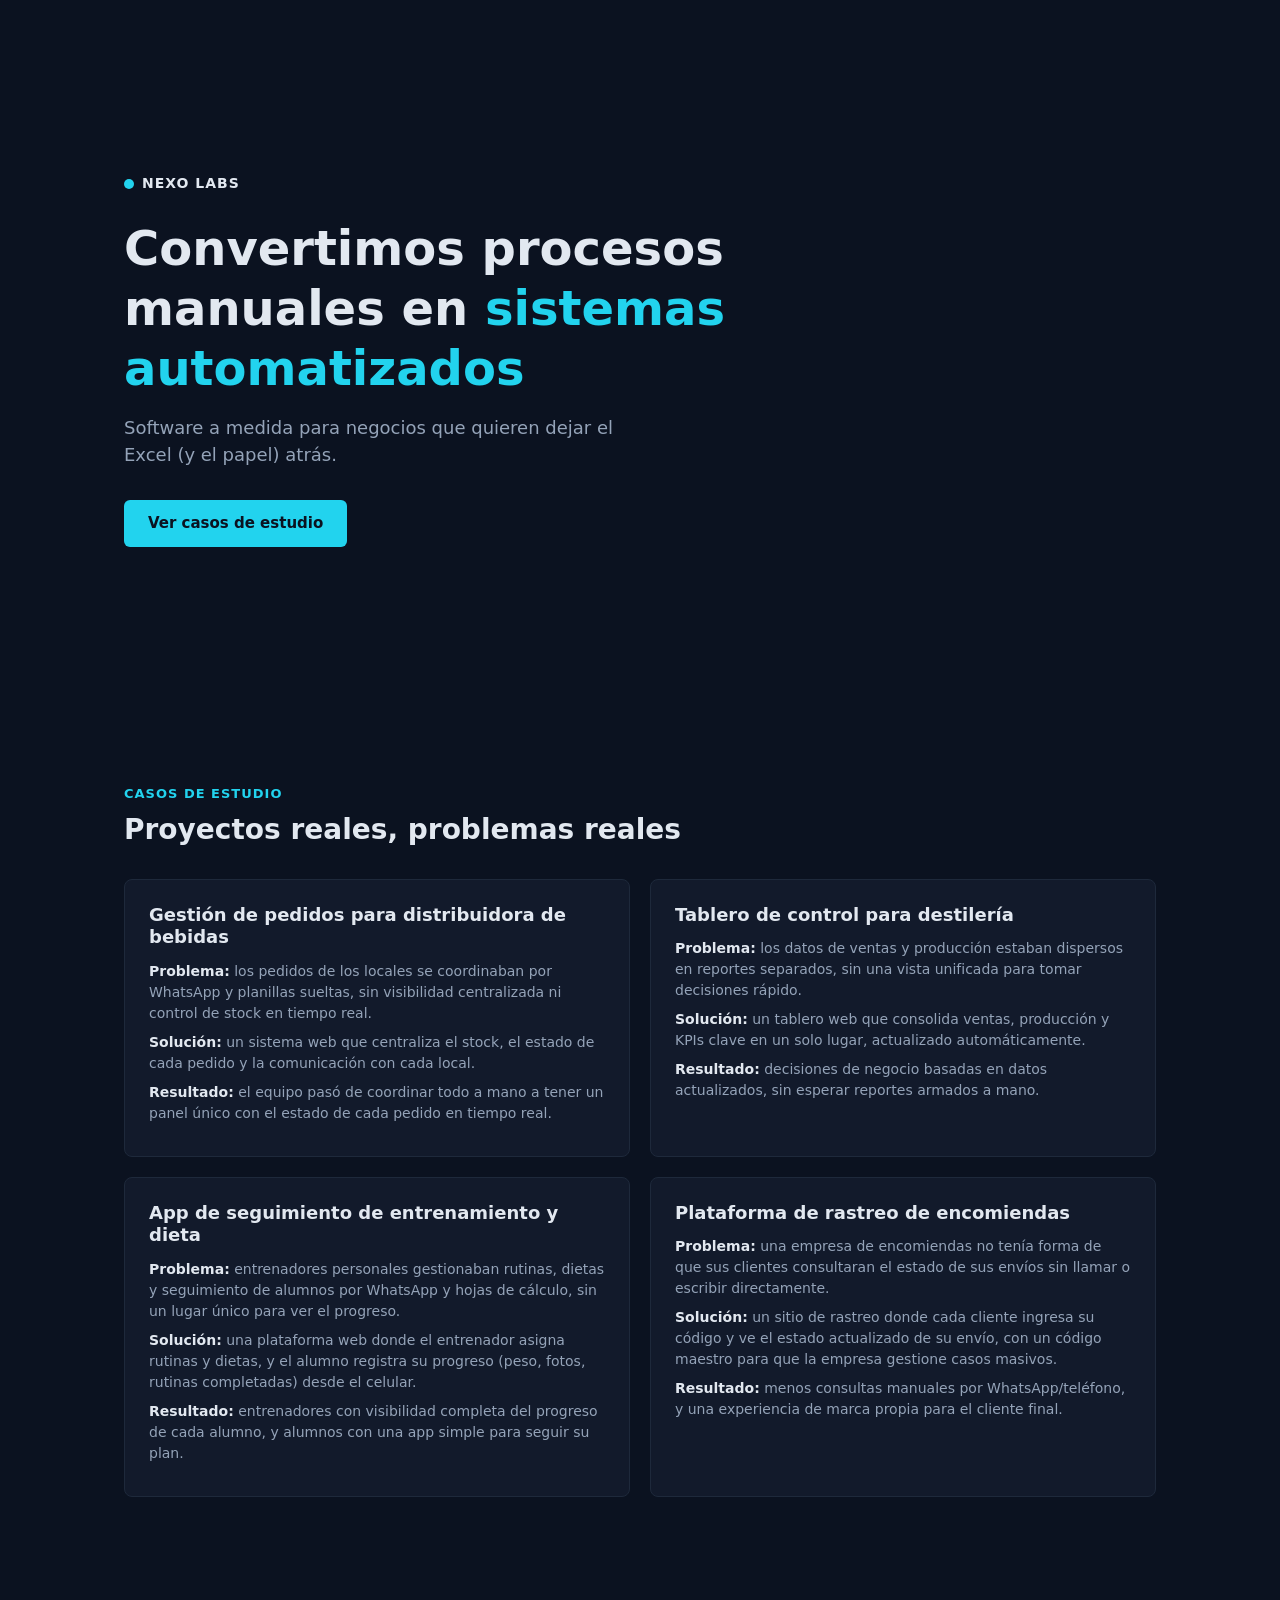
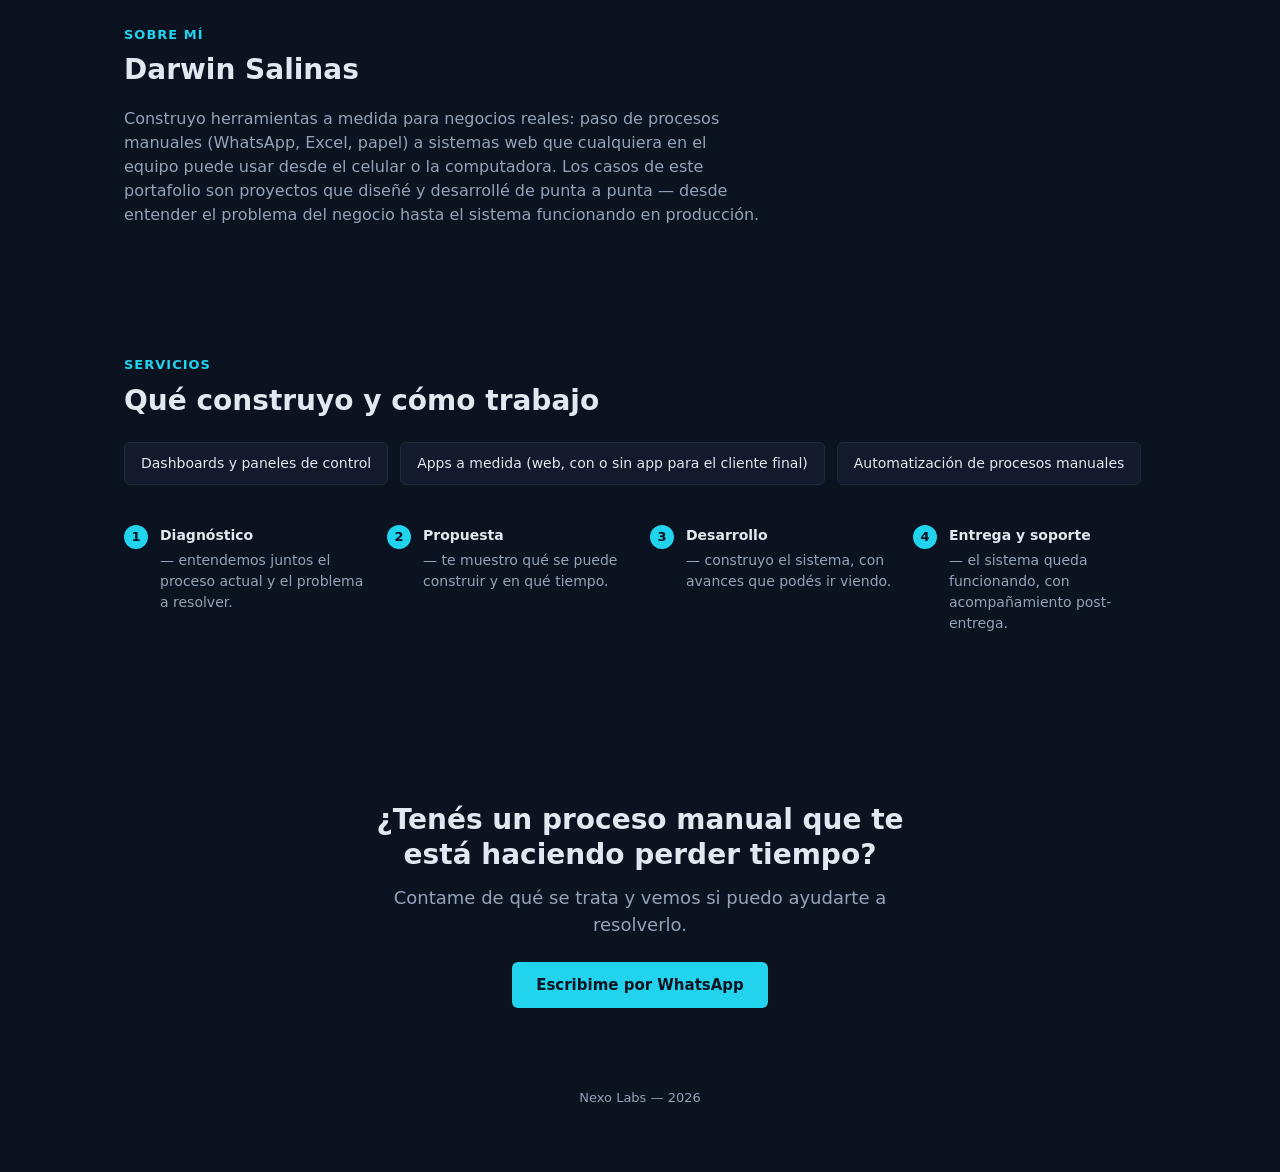
==== index.html @ 1961eeec "feat: sección de contacto con CTA de WhatsApp" ====
<!DOCTYPE html>
<html lang="es">
<head>
  <meta charset="UTF-8">
  <meta name="viewport" content="width=device-width, initial-scale=1.0">
  <title>Nexo Labs — Software a medida para tu negocio</title>
  <meta name="description" content="Convertimos procesos manuales en sistemas automatizados. Software a medida: dashboards, apps y automatización para tu negocio.">
  <link rel="stylesheet" href="css/styles.css">
</head>
<body>
  <section id="hero">
    <div class="hero-content">
      <div class="brand">
        <span class="brand-dot"></span>
        <strong>NEXO LABS</strong>
      </div>
      <h1>Convertimos procesos manuales en <span class="accent">sistemas automatizados</span></h1>
      <p class="hero-subtitle">Software a medida para negocios que quieren dejar el Excel (y el papel) atrás.</p>
      <a href="#casos" class="btn">Ver casos de estudio</a>
    </div>
  </section>
  <section id="casos">
    <div class="section-label">Casos de estudio</div>
    <h2>Proyectos reales, problemas reales</h2>
    <div class="cases-grid">

      <article class="case-card">
        <h3>Gestión de pedidos para distribuidora de bebidas</h3>
        <p><strong>Problema:</strong> los pedidos de los locales se coordinaban por WhatsApp y planillas sueltas, sin visibilidad centralizada ni control de stock en tiempo real.</p>
        <p><strong>Solución:</strong> un sistema web que centraliza el stock, el estado de cada pedido y la comunicación con cada local.</p>
        <p><strong>Resultado:</strong> el equipo pasó de coordinar todo a mano a tener un panel único con el estado de cada pedido en tiempo real.</p>
      </article>

      <article class="case-card">
        <h3>Tablero de control para destilería</h3>
        <p><strong>Problema:</strong> los datos de ventas y producción estaban dispersos en reportes separados, sin una vista unificada para tomar decisiones rápido.</p>
        <p><strong>Solución:</strong> un tablero web que consolida ventas, producción y KPIs clave en un solo lugar, actualizado automáticamente.</p>
        <p><strong>Resultado:</strong> decisiones de negocio basadas en datos actualizados, sin esperar reportes armados a mano.</p>
      </article>

      <article class="case-card">
        <h3>App de seguimiento de entrenamiento y dieta</h3>
        <p><strong>Problema:</strong> entrenadores personales gestionaban rutinas, dietas y seguimiento de alumnos por WhatsApp y hojas de cálculo, sin un lugar único para ver el progreso.</p>
        <p><strong>Solución:</strong> una plataforma web donde el entrenador asigna rutinas y dietas, y el alumno registra su progreso (peso, fotos, rutinas completadas) desde el celular.</p>
        <p><strong>Resultado:</strong> entrenadores con visibilidad completa del progreso de cada alumno, y alumnos con una app simple para seguir su plan.</p>
      </article>

      <article class="case-card">
        <h3>Plataforma de rastreo de encomiendas</h3>
        <p><strong>Problema:</strong> una empresa de encomiendas no tenía forma de que sus clientes consultaran el estado de sus envíos sin llamar o escribir directamente.</p>
        <p><strong>Solución:</strong> un sitio de rastreo donde cada cliente ingresa su código y ve el estado actualizado de su envío, con un código maestro para que la empresa gestione casos masivos.</p>
        <p><strong>Resultado:</strong> menos consultas manuales por WhatsApp/teléfono, y una experiencia de marca propia para el cliente final.</p>
      </article>

    </div>
  </section>
  <section id="sobre-mi">
    <div class="section-label">Sobre mí</div>
    <h2>Darwin Salinas</h2>
    <p class="about-text">
      Construyo herramientas a medida para negocios reales: paso de procesos manuales
      (WhatsApp, Excel, papel) a sistemas web que cualquiera en el equipo puede usar
      desde el celular o la computadora. Los casos de este portafolio son proyectos
      que diseñé y desarrollé de punta a punta — desde entender el problema del
      negocio hasta el sistema funcionando en producción.
    </p>
  </section>
  <section id="servicios">
    <div class="section-label">Servicios</div>
    <h2>Qué construyo y cómo trabajo</h2>

    <div class="services-list">
      <div class="service-item">Dashboards y paneles de control</div>
      <div class="service-item">Apps a medida (web, con o sin app para el cliente final)</div>
      <div class="service-item">Automatización de procesos manuales</div>
    </div>

    <ol class="process-steps">
      <li><strong>Diagnóstico</strong> — entendemos juntos el proceso actual y el problema a resolver.</li>
      <li><strong>Propuesta</strong> — te muestro qué se puede construir y en qué tiempo.</li>
      <li><strong>Desarrollo</strong> — construyo el sistema, con avances que podés ir viendo.</li>
      <li><strong>Entrega y soporte</strong> — el sistema queda funcionando, con acompañamiento post-entrega.</li>
    </ol>
  </section>
  <section id="contacto">
    <div class="contact-box">
      <h2>¿Tenés un proceso manual que te está haciendo perder tiempo?</h2>
      <p class="hero-subtitle">Contame de qué se trata y vemos si puedo ayudarte a resolverlo.</p>
      <a
        class="btn"
        href="https://wa.me/5491164222658?text=Hola%2C%20vi%20tu%20portafolio%20y%20quiero%20contarte%20sobre%20un%20proyecto"
        target="_blank"
        rel="noopener"
      >Escribime por WhatsApp</a>
    </div>
    <footer>
      <p>Nexo Labs — 2026</p>
    </footer>
  </section>
</body>
</html>
---- css/styles.css ----
:root {
  --bg: #0b1220;
  --bg-card: #121a2b;
  --border: #1e293b;
  --text: #e2e8f0;
  --text-muted: #94a3b8;
  --accent: #22d3ee;
  --accent-text: #0b1220;
  --max-width: 1080px;
}

* {
  margin: 0;
  padding: 0;
  box-sizing: border-box;
}

html {
  scroll-behavior: smooth;
}

body {
  background: var(--bg);
  color: var(--text);
  font-family: system-ui, -apple-system, "Segoe UI", sans-serif;
  line-height: 1.5;
}

section {
  padding: 64px 24px;
  max-width: var(--max-width);
  margin: 0 auto;
}

h1, h2, h3 {
  line-height: 1.25;
}

a {
  color: inherit;
  text-decoration: none;
}

.btn {
  display: inline-block;
  background: var(--accent);
  color: var(--accent-text);
  padding: 12px 24px;
  border-radius: 6px;
  font-weight: 600;
  font-size: 15px;
}

.btn:hover {
  opacity: 0.9;
}

.section-label {
  text-transform: uppercase;
  letter-spacing: 1px;
  font-size: 13px;
  color: var(--accent);
  font-weight: 600;
  margin-bottom: 8px;
}

#hero {
  min-height: 80vh;
  display: flex;
  align-items: center;
}

.brand {
  display: flex;
  align-items: center;
  gap: 8px;
  margin-bottom: 24px;
}

.brand-dot {
  width: 10px;
  height: 10px;
  border-radius: 50%;
  background: var(--accent);
}

.brand strong {
  letter-spacing: 1px;
  font-size: 14px;
}

#hero h1 {
  font-size: clamp(28px, 5vw, 48px);
  font-weight: 700;
  max-width: 720px;
  margin-bottom: 16px;
}

.accent {
  color: var(--accent);
}

.hero-subtitle {
  color: var(--text-muted);
  font-size: 18px;
  max-width: 540px;
  margin-bottom: 32px;
}

#casos h2 {
  font-size: 28px;
  margin-bottom: 32px;
}

.cases-grid {
  display: grid;
  grid-template-columns: repeat(2, 1fr);
  gap: 20px;
}

.case-card {
  background: var(--bg-card);
  border: 1px solid var(--border);
  border-radius: 8px;
  padding: 24px;
}

.case-card h3 {
  font-size: 18px;
  margin-bottom: 12px;
}

.case-card p {
  font-size: 14px;
  color: var(--text-muted);
  margin-bottom: 8px;
}

.case-card p strong {
  color: var(--text);
}

@media (max-width: 720px) {
  .cases-grid {
    grid-template-columns: 1fr;
  }
}

#sobre-mi h2 {
  font-size: 28px;
  margin-bottom: 20px;
}

.about-text {
  color: var(--text-muted);
  font-size: 16px;
  max-width: 640px;
}

#servicios h2 {
  font-size: 28px;
  margin-bottom: 24px;
}

.services-list {
  display: flex;
  flex-wrap: wrap;
  gap: 12px;
  margin-bottom: 40px;
}

.service-item {
  background: var(--bg-card);
  border: 1px solid var(--border);
  border-radius: 6px;
  padding: 10px 16px;
  font-size: 14px;
}

.process-steps {
  list-style: none;
  counter-reset: step;
  display: grid;
  grid-template-columns: repeat(4, 1fr);
  gap: 20px;
}

.process-steps li {
  counter-increment: step;
  position: relative;
  padding-left: 36px;
  font-size: 14px;
  color: var(--text-muted);
}

.process-steps li::before {
  content: counter(step);
  position: absolute;
  left: 0;
  top: 0;
  width: 24px;
  height: 24px;
  border-radius: 50%;
  background: var(--accent);
  color: var(--accent-text);
  font-weight: 700;
  font-size: 13px;
  display: flex;
  align-items: center;
  justify-content: center;
}

.process-steps li strong {
  color: var(--text);
  display: block;
  margin-bottom: 4px;
}

@media (max-width: 720px) {
  .process-steps {
    grid-template-columns: 1fr;
  }
}

.contact-box {
  text-align: center;
  padding: 40px 0;
}

.contact-box h2 {
  font-size: 28px;
  max-width: 600px;
  margin: 0 auto 12px;
}

.contact-box .hero-subtitle {
  margin: 0 auto 24px;
}

footer {
  text-align: center;
  color: var(--text-muted);
  font-size: 13px;
  padding-top: 40px;
}
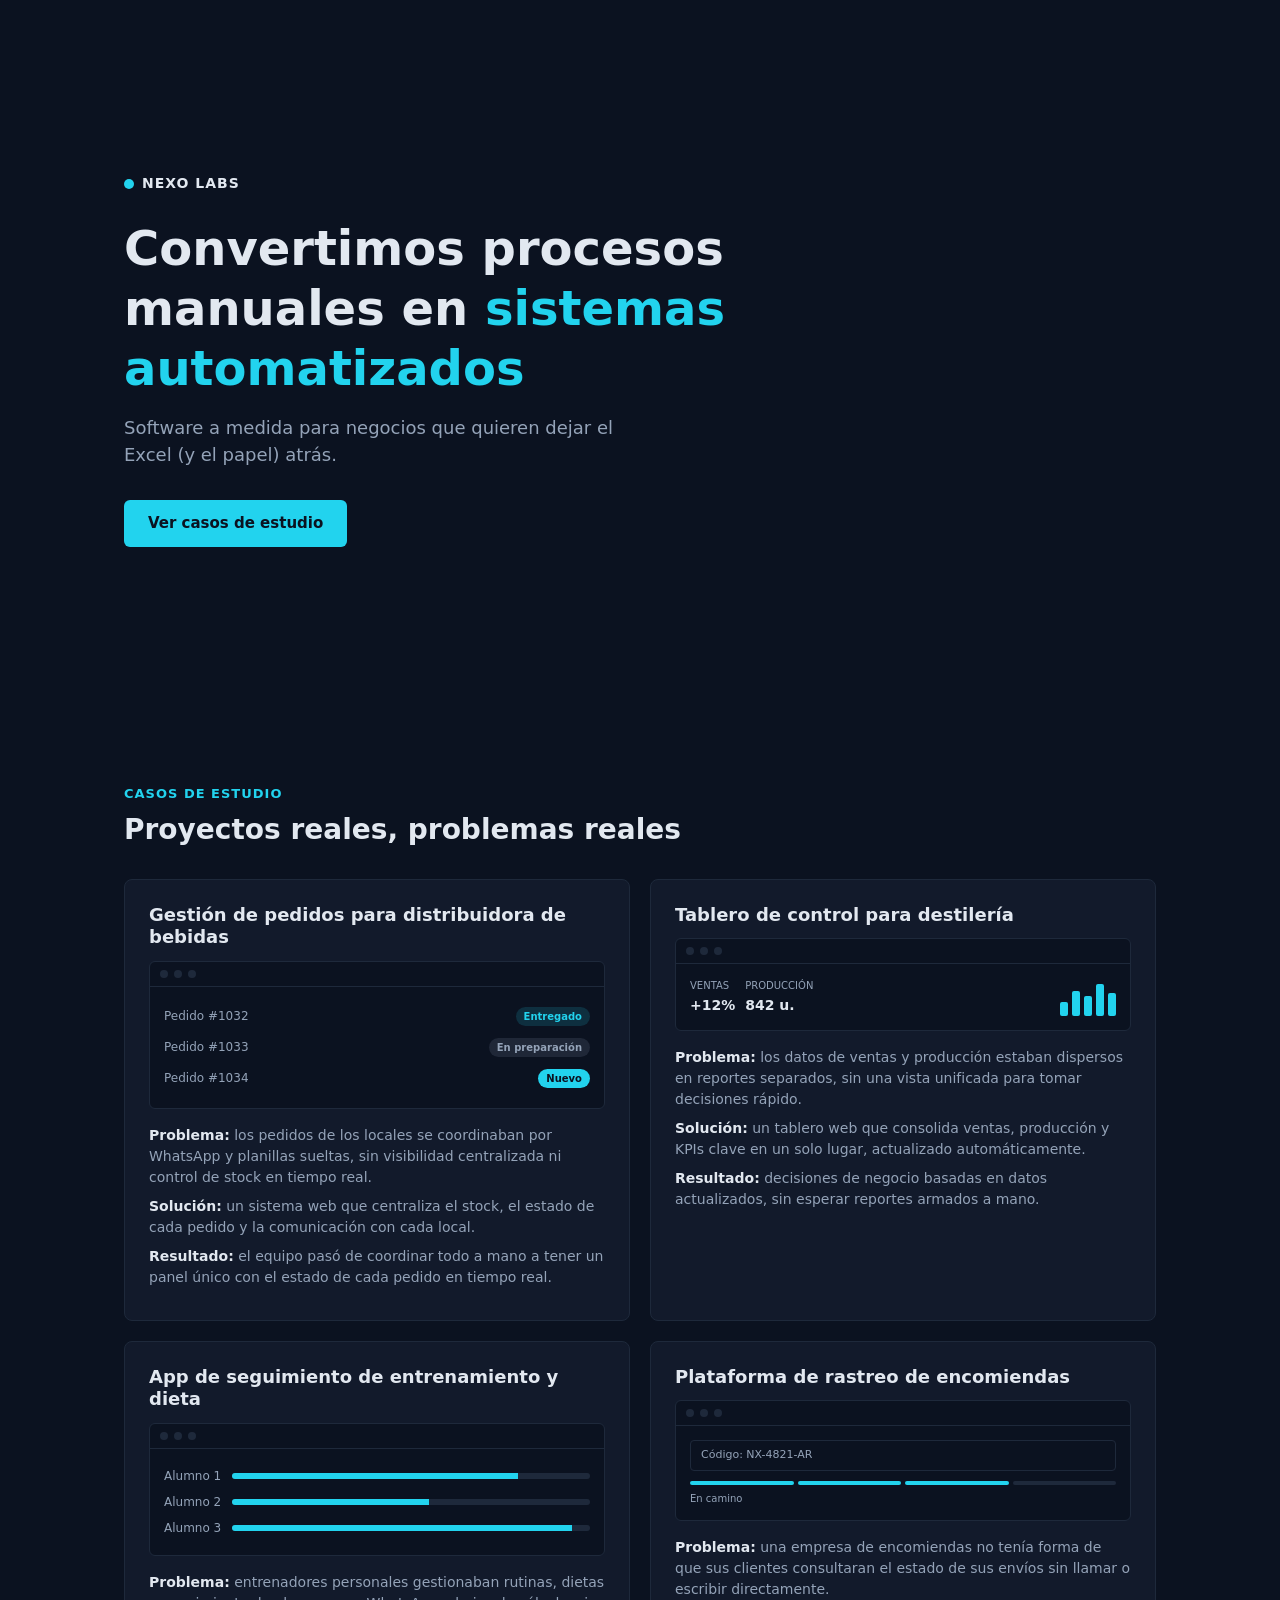
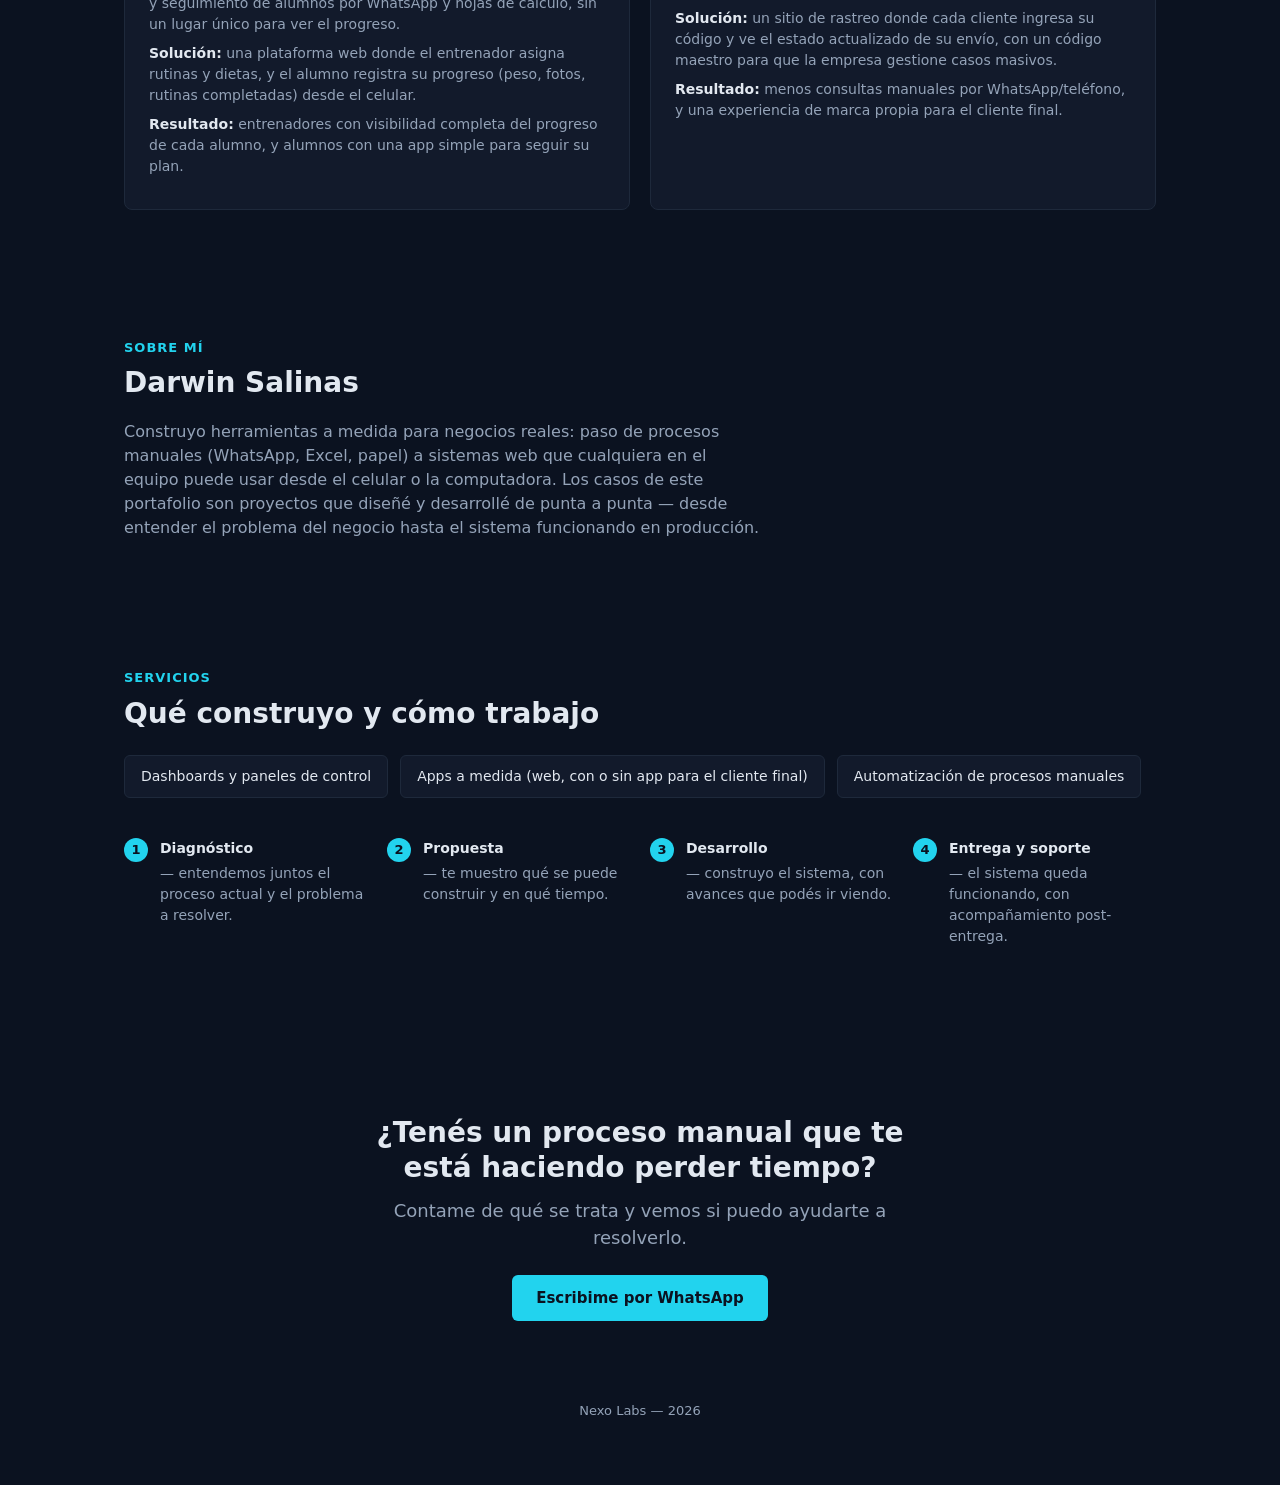
==== commit 5fb7224c: "feat: mockups visuales con datos ficticios en las 4 tarjetas de casos de estudio" ====
--- a/index.html
+++ b/index.html
@@ -26,6 +26,14 @@
 
       <article class="case-card">
         <h3>Gestión de pedidos para distribuidora de bebidas</h3>
+        <div class="mockup-frame">
+          <div class="mockup-dots"><span></span><span></span><span></span></div>
+          <div class="mockup-body mockup-orders">
+            <div class="mockup-row"><span>Pedido #1032</span><span class="mockup-badge badge-ok">Entregado</span></div>
+            <div class="mockup-row"><span>Pedido #1033</span><span class="mockup-badge badge-pending">En preparación</span></div>
+            <div class="mockup-row"><span>Pedido #1034</span><span class="mockup-badge badge-new">Nuevo</span></div>
+          </div>
+        </div>
         <p><strong>Problema:</strong> los pedidos de los locales se coordinaban por WhatsApp y planillas sueltas, sin visibilidad centralizada ni control de stock en tiempo real.</p>
         <p><strong>Solución:</strong> un sistema web que centraliza el stock, el estado de cada pedido y la comunicación con cada local.</p>
         <p><strong>Resultado:</strong> el equipo pasó de coordinar todo a mano a tener un panel único con el estado de cada pedido en tiempo real.</p>
@@ -33,6 +41,20 @@
 
       <article class="case-card">
         <h3>Tablero de control para destilería</h3>
+        <div class="mockup-frame">
+          <div class="mockup-dots"><span></span><span></span><span></span></div>
+          <div class="mockup-body mockup-kpis">
+            <div class="mockup-kpi"><span class="mockup-kpi-label">Ventas</span><span class="mockup-kpi-value">+12%</span></div>
+            <div class="mockup-kpi"><span class="mockup-kpi-label">Producción</span><span class="mockup-kpi-value">842 u.</span></div>
+            <div class="mockup-bars">
+              <span style="height:40%"></span>
+              <span style="height:70%"></span>
+              <span style="height:55%"></span>
+              <span style="height:90%"></span>
+              <span style="height:65%"></span>
+            </div>
+          </div>
+        </div>
         <p><strong>Problema:</strong> los datos de ventas y producción estaban dispersos en reportes separados, sin una vista unificada para tomar decisiones rápido.</p>
         <p><strong>Solución:</strong> un tablero web que consolida ventas, producción y KPIs clave en un solo lugar, actualizado automáticamente.</p>
         <p><strong>Resultado:</strong> decisiones de negocio basadas en datos actualizados, sin esperar reportes armados a mano.</p>
@@ -40,6 +62,14 @@
 
       <article class="case-card">
         <h3>App de seguimiento de entrenamiento y dieta</h3>
+        <div class="mockup-frame">
+          <div class="mockup-dots"><span></span><span></span><span></span></div>
+          <div class="mockup-body mockup-students">
+            <div class="mockup-row"><span>Alumno 1</span><div class="mockup-progress"><span style="width:80%"></span></div></div>
+            <div class="mockup-row"><span>Alumno 2</span><div class="mockup-progress"><span style="width:55%"></span></div></div>
+            <div class="mockup-row"><span>Alumno 3</span><div class="mockup-progress"><span style="width:95%"></span></div></div>
+          </div>
+        </div>
         <p><strong>Problema:</strong> entrenadores personales gestionaban rutinas, dietas y seguimiento de alumnos por WhatsApp y hojas de cálculo, sin un lugar único para ver el progreso.</p>
         <p><strong>Solución:</strong> una plataforma web donde el entrenador asigna rutinas y dietas, y el alumno registra su progreso (peso, fotos, rutinas completadas) desde el celular.</p>
         <p><strong>Resultado:</strong> entrenadores con visibilidad completa del progreso de cada alumno, y alumnos con una app simple para seguir su plan.</p>
@@ -47,6 +77,19 @@
 
       <article class="case-card">
         <h3>Plataforma de rastreo de encomiendas</h3>
+        <div class="mockup-frame">
+          <div class="mockup-dots"><span></span><span></span><span></span></div>
+          <div class="mockup-body mockup-tracking">
+            <div class="mockup-input">Código: NX-4821-AR</div>
+            <div class="mockup-timeline">
+              <span class="done"></span>
+              <span class="done"></span>
+              <span class="active"></span>
+              <span></span>
+            </div>
+            <div class="mockup-timeline-label">En camino</div>
+          </div>
+        </div>
         <p><strong>Problema:</strong> una empresa de encomiendas no tenía forma de que sus clientes consultaran el estado de sus envíos sin llamar o escribir directamente.</p>
         <p><strong>Solución:</strong> un sitio de rastreo donde cada cliente ingresa su código y ve el estado actualizado de su envío, con un código maestro para que la empresa gestione casos masivos.</p>
         <p><strong>Resultado:</strong> menos consultas manuales por WhatsApp/teléfono, y una experiencia de marca propia para el cliente final.</p>
--- a/css/styles.css
+++ b/css/styles.css
@@ -222,6 +222,162 @@
   }
 }
 
+.mockup-frame {
+  background: var(--bg);
+  border: 1px solid var(--border);
+  border-radius: 6px;
+  margin-bottom: 16px;
+  overflow: hidden;
+}
+
+.mockup-dots {
+  display: flex;
+  gap: 6px;
+  padding: 8px 10px;
+  border-bottom: 1px solid var(--border);
+}
+
+.mockup-dots span {
+  width: 8px;
+  height: 8px;
+  border-radius: 50%;
+  background: var(--border);
+}
+
+.mockup-body {
+  padding: 14px;
+  font-size: 12px;
+}
+
+.mockup-orders .mockup-row {
+  display: flex;
+  justify-content: space-between;
+  align-items: center;
+  padding: 6px 0;
+  color: var(--text-muted);
+}
+
+.mockup-badge {
+  font-size: 10px;
+  padding: 2px 8px;
+  border-radius: 10px;
+  font-weight: 600;
+}
+
+.badge-ok {
+  background: rgba(34, 211, 238, 0.15);
+  color: var(--accent);
+}
+
+.badge-pending {
+  background: rgba(148, 163, 184, 0.15);
+  color: var(--text-muted);
+}
+
+.badge-new {
+  background: var(--accent);
+  color: var(--accent-text);
+}
+
+.mockup-kpis {
+  display: flex;
+  flex-wrap: wrap;
+  gap: 10px;
+  align-items: flex-end;
+}
+
+.mockup-kpi {
+  display: flex;
+  flex-direction: column;
+  gap: 2px;
+}
+
+.mockup-kpi-label {
+  color: var(--text-muted);
+  font-size: 10px;
+  text-transform: uppercase;
+}
+
+.mockup-kpi-value {
+  color: var(--text);
+  font-weight: 700;
+  font-size: 14px;
+}
+
+.mockup-bars {
+  display: flex;
+  align-items: flex-end;
+  gap: 4px;
+  height: 36px;
+  margin-left: auto;
+}
+
+.mockup-bars span {
+  width: 8px;
+  background: var(--accent);
+  border-radius: 2px;
+}
+
+.mockup-students .mockup-row {
+  display: flex;
+  align-items: center;
+  gap: 8px;
+  padding: 4px 0;
+  color: var(--text-muted);
+}
+
+.mockup-students .mockup-row span:first-child {
+  width: 60px;
+  flex-shrink: 0;
+}
+
+.mockup-progress {
+  flex: 1;
+  height: 6px;
+  background: var(--border);
+  border-radius: 3px;
+  overflow: hidden;
+}
+
+.mockup-progress span {
+  display: block;
+  height: 100%;
+  background: var(--accent);
+}
+
+.mockup-input {
+  color: var(--text-muted);
+  border: 1px solid var(--border);
+  border-radius: 4px;
+  padding: 6px 10px;
+  margin-bottom: 10px;
+  font-size: 11px;
+}
+
+.mockup-timeline {
+  display: flex;
+  align-items: center;
+  gap: 4px;
+}
+
+.mockup-timeline span {
+  flex: 1;
+  height: 4px;
+  background: var(--border);
+  border-radius: 2px;
+}
+
+.mockup-timeline span.done,
+.mockup-timeline span.active {
+  background: var(--accent);
+}
+
+.mockup-timeline-label {
+  color: var(--text-muted);
+  font-size: 10px;
+  margin-top: 6px;
+}
+
 .contact-box {
   text-align: center;
   padding: 40px 0;
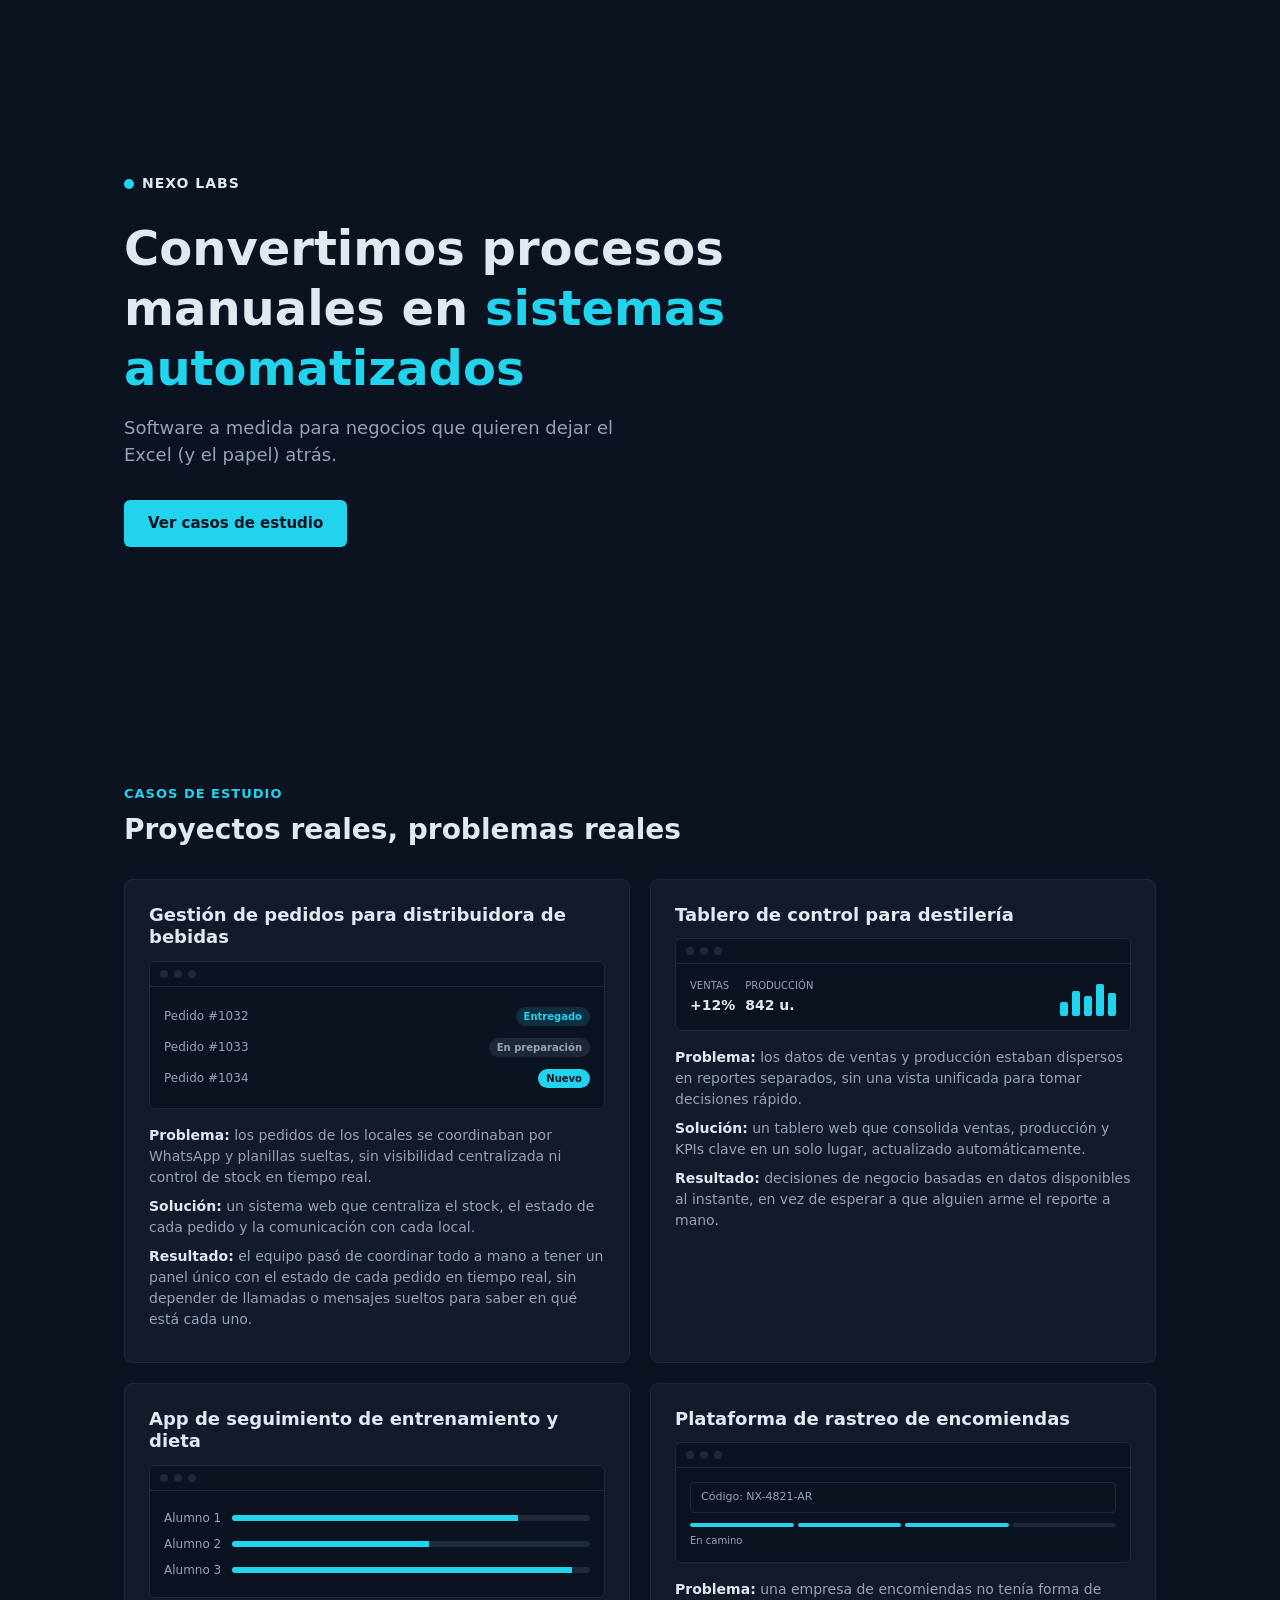
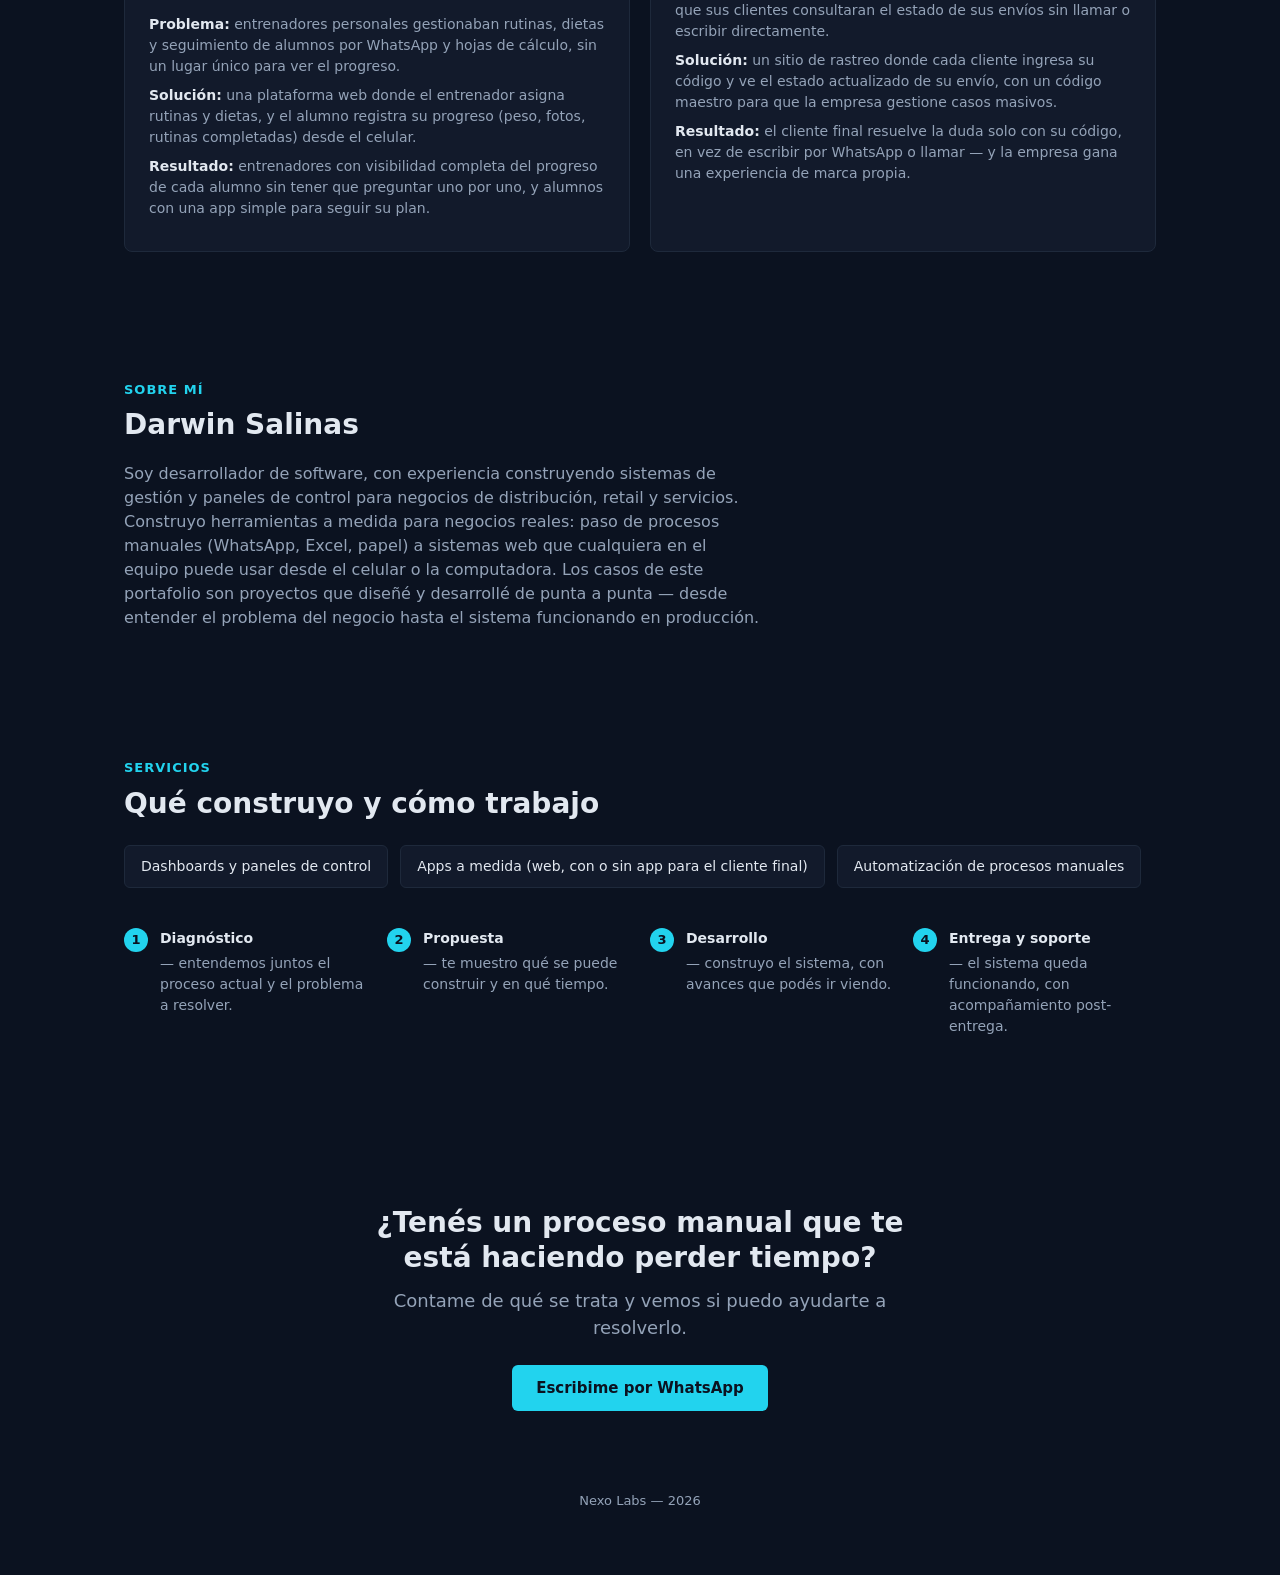
==== commit 1bb9f962: "content: bio con contexto de experiencia, resultados de casos más concretos" ====
--- a/index.html
+++ b/index.html
@@ -36,7 +36,7 @@
         </div>
         <p><strong>Problema:</strong> los pedidos de los locales se coordinaban por WhatsApp y planillas sueltas, sin visibilidad centralizada ni control de stock en tiempo real.</p>
         <p><strong>Solución:</strong> un sistema web que centraliza el stock, el estado de cada pedido y la comunicación con cada local.</p>
-        <p><strong>Resultado:</strong> el equipo pasó de coordinar todo a mano a tener un panel único con el estado de cada pedido en tiempo real.</p>
+        <p><strong>Resultado:</strong> el equipo pasó de coordinar todo a mano a tener un panel único con el estado de cada pedido en tiempo real, sin depender de llamadas o mensajes sueltos para saber en qué está cada uno.</p>
       </article>
 
       <article class="case-card">
@@ -57,7 +57,7 @@
         </div>
         <p><strong>Problema:</strong> los datos de ventas y producción estaban dispersos en reportes separados, sin una vista unificada para tomar decisiones rápido.</p>
         <p><strong>Solución:</strong> un tablero web que consolida ventas, producción y KPIs clave en un solo lugar, actualizado automáticamente.</p>
-        <p><strong>Resultado:</strong> decisiones de negocio basadas en datos actualizados, sin esperar reportes armados a mano.</p>
+        <p><strong>Resultado:</strong> decisiones de negocio basadas en datos disponibles al instante, en vez de esperar a que alguien arme el reporte a mano.</p>
       </article>
 
       <article class="case-card">
@@ -72,7 +72,7 @@
         </div>
         <p><strong>Problema:</strong> entrenadores personales gestionaban rutinas, dietas y seguimiento de alumnos por WhatsApp y hojas de cálculo, sin un lugar único para ver el progreso.</p>
         <p><strong>Solución:</strong> una plataforma web donde el entrenador asigna rutinas y dietas, y el alumno registra su progreso (peso, fotos, rutinas completadas) desde el celular.</p>
-        <p><strong>Resultado:</strong> entrenadores con visibilidad completa del progreso de cada alumno, y alumnos con una app simple para seguir su plan.</p>
+        <p><strong>Resultado:</strong> entrenadores con visibilidad completa del progreso de cada alumno sin tener que preguntar uno por uno, y alumnos con una app simple para seguir su plan.</p>
       </article>
 
       <article class="case-card">
@@ -92,7 +92,7 @@
         </div>
         <p><strong>Problema:</strong> una empresa de encomiendas no tenía forma de que sus clientes consultaran el estado de sus envíos sin llamar o escribir directamente.</p>
         <p><strong>Solución:</strong> un sitio de rastreo donde cada cliente ingresa su código y ve el estado actualizado de su envío, con un código maestro para que la empresa gestione casos masivos.</p>
-        <p><strong>Resultado:</strong> menos consultas manuales por WhatsApp/teléfono, y una experiencia de marca propia para el cliente final.</p>
+        <p><strong>Resultado:</strong> el cliente final resuelve la duda solo con su código, en vez de escribir por WhatsApp o llamar — y la empresa gana una experiencia de marca propia.</p>
       </article>
 
     </div>
@@ -101,11 +101,14 @@
     <div class="section-label">Sobre mí</div>
     <h2>Darwin Salinas</h2>
     <p class="about-text">
-      Construyo herramientas a medida para negocios reales: paso de procesos manuales
-      (WhatsApp, Excel, papel) a sistemas web que cualquiera en el equipo puede usar
-      desde el celular o la computadora. Los casos de este portafolio son proyectos
-      que diseñé y desarrollé de punta a punta — desde entender el problema del
-      negocio hasta el sistema funcionando en producción.
+      Soy desarrollador de software, con experiencia construyendo sistemas de
+      gestión y paneles de control para negocios de distribución, retail y
+      servicios. Construyo herramientas a medida para negocios reales: paso de
+      procesos manuales (WhatsApp, Excel, papel) a sistemas web que cualquiera
+      en el equipo puede usar desde el celular o la computadora. Los casos de
+      este portafolio son proyectos que diseñé y desarrollé de punta a punta —
+      desde entender el problema del negocio hasta el sistema funcionando en
+      producción.
     </p>
   </section>
   <section id="servicios">
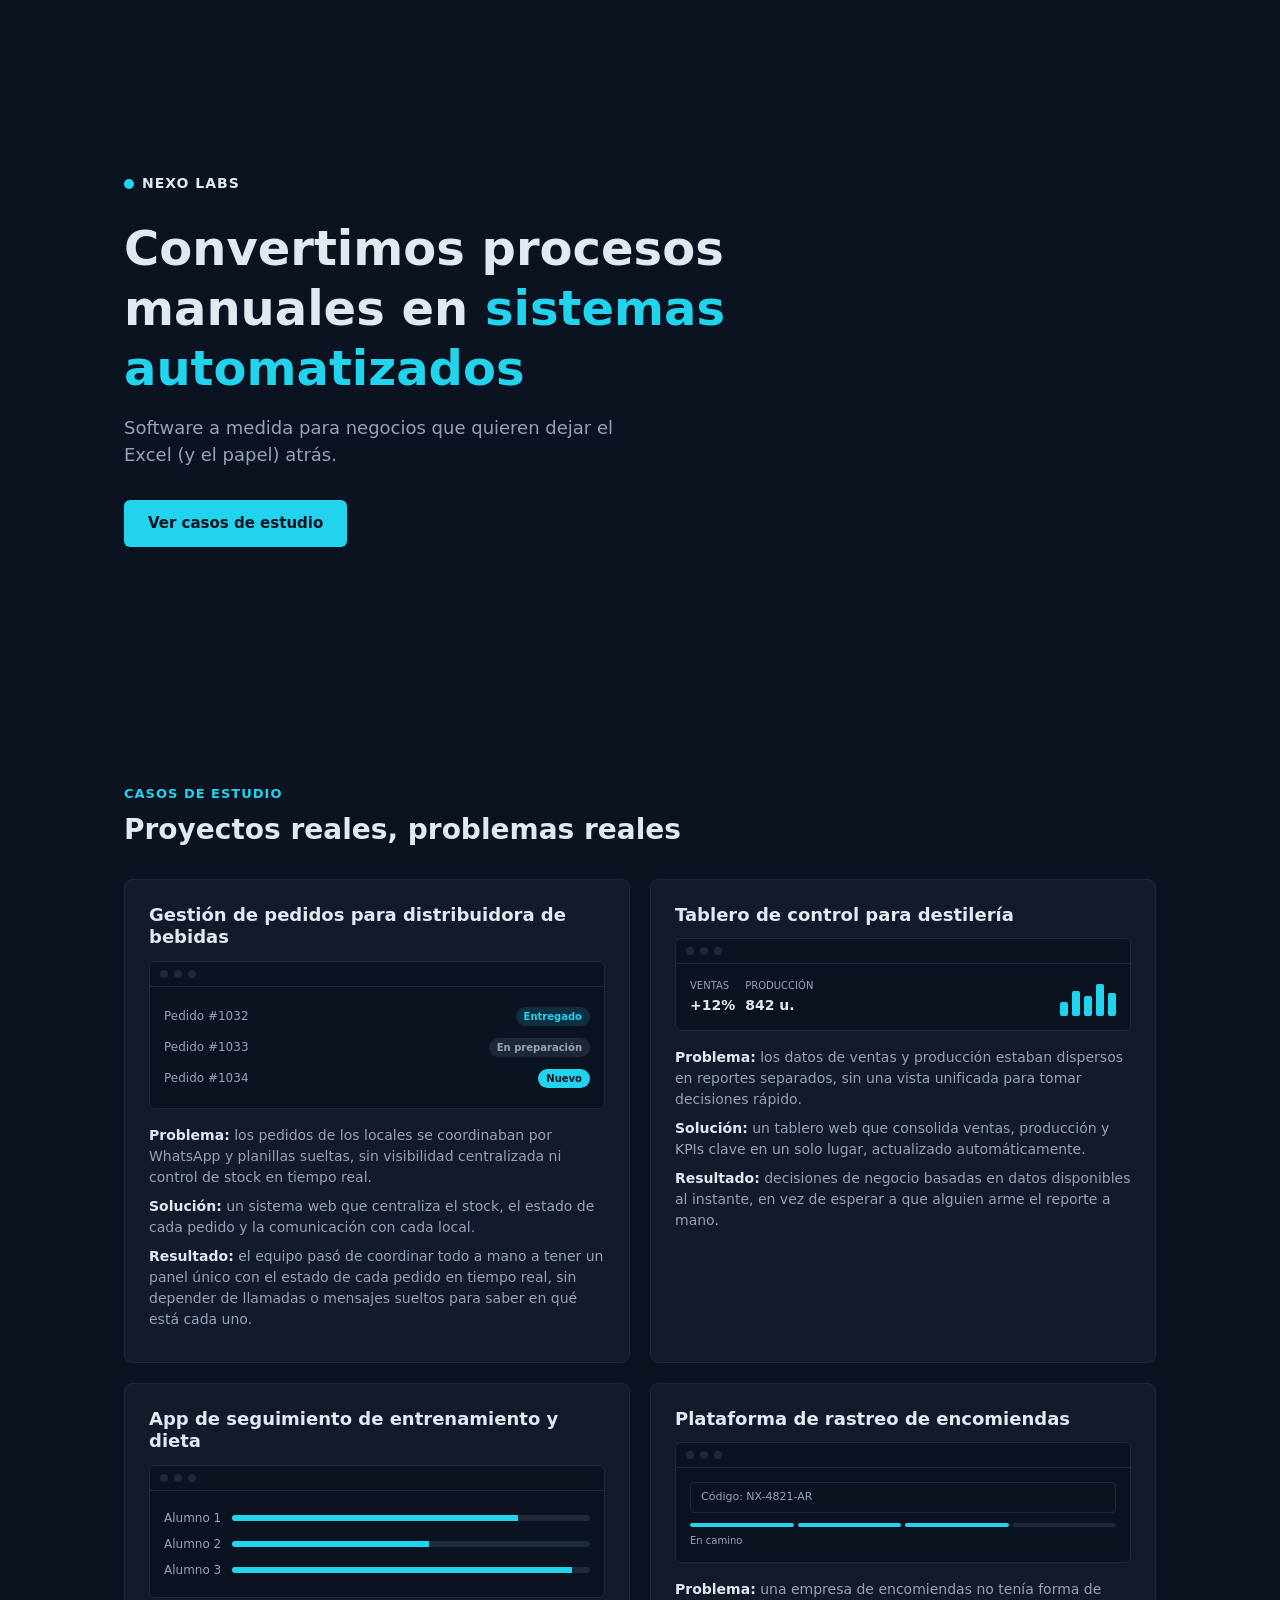
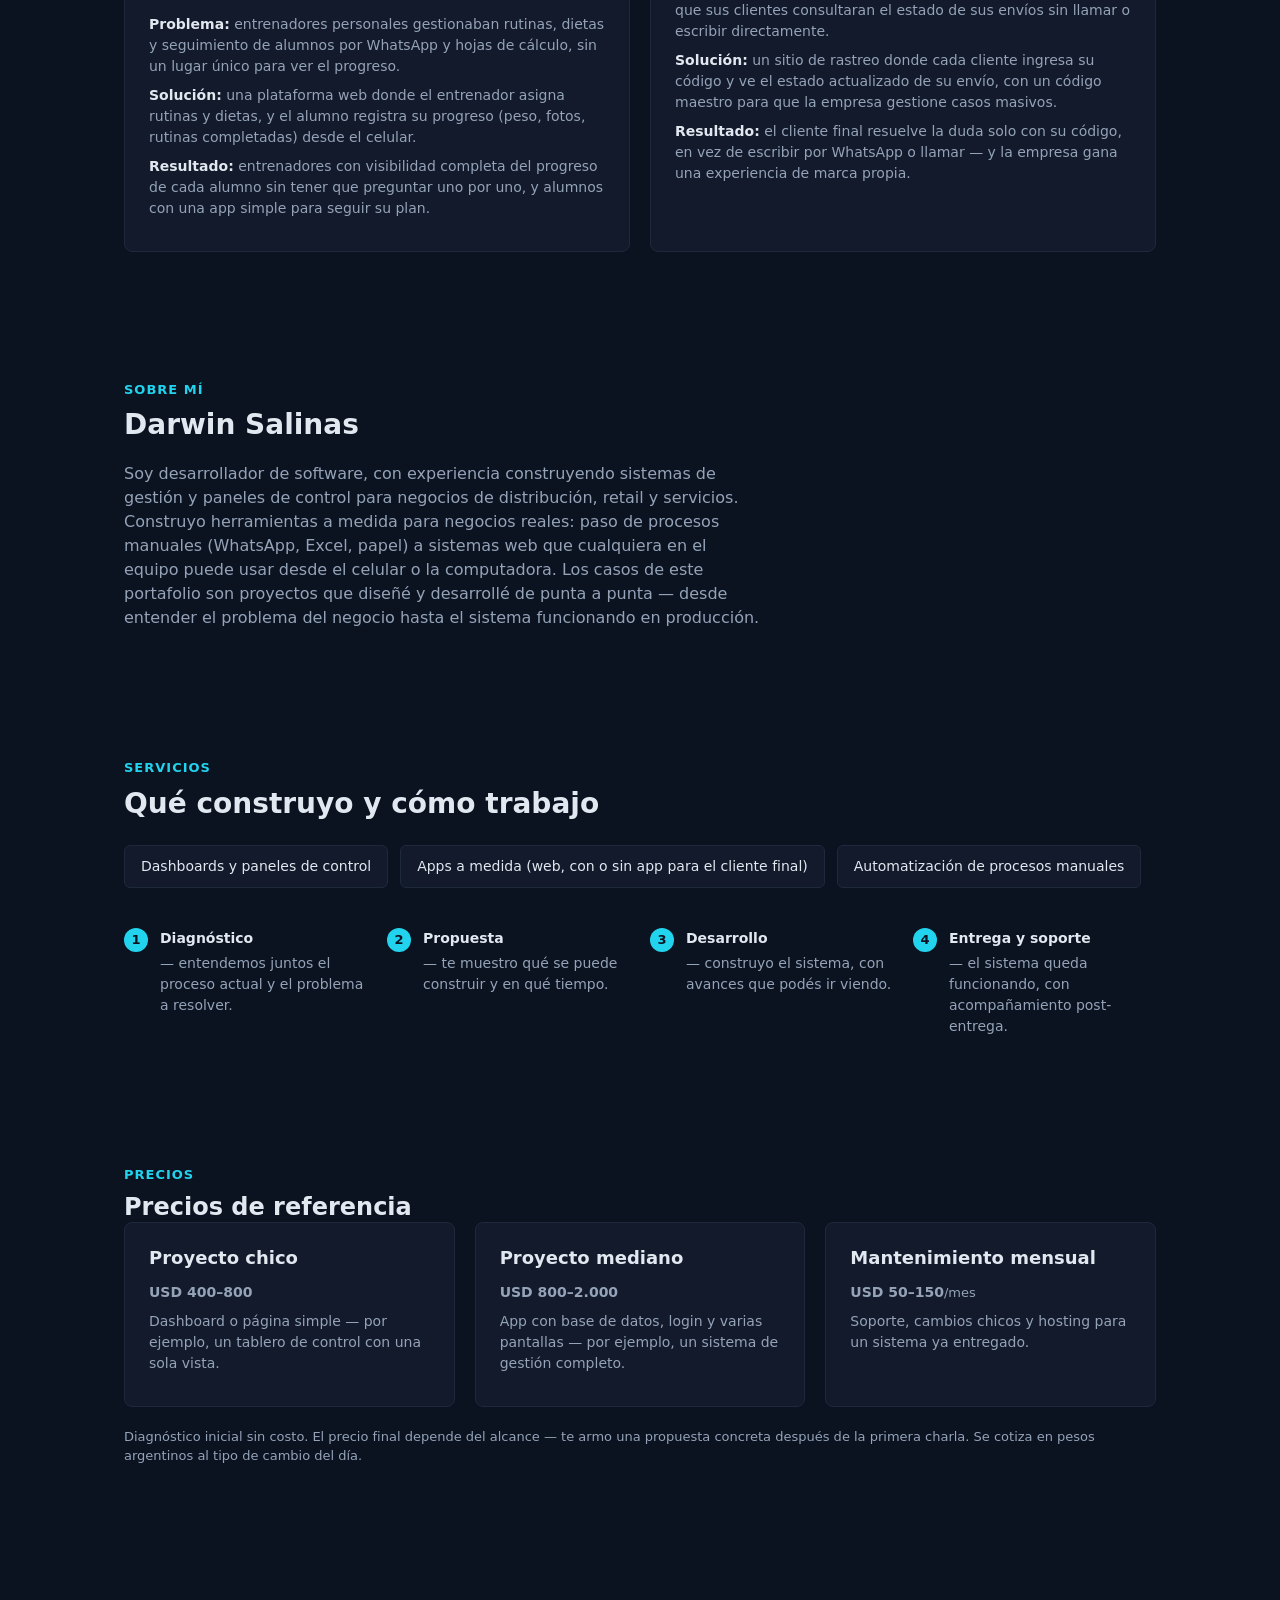
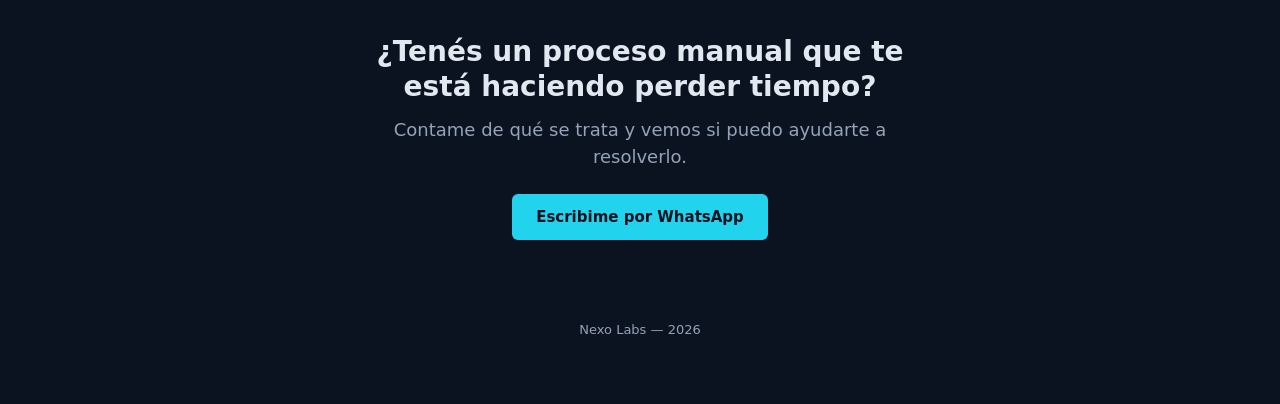
==== commit f2be5902: "feat: sección de precios de referencia" ====
--- a/index.html
+++ b/index.html
@@ -128,6 +128,28 @@
       <li><strong>Entrega y soporte</strong> — el sistema queda funcionando, con acompañamiento post-entrega.</li>
     </ol>
   </section>
+  <section id="precios">
+    <div class="section-label">Precios</div>
+    <h2>Precios de referencia</h2>
+    <div class="price-grid">
+      <article class="case-card price-card">
+        <h3>Proyecto chico</h3>
+        <p class="price-amount">USD 400–800</p>
+        <p>Dashboard o página simple — por ejemplo, un tablero de control con una sola vista.</p>
+      </article>
+      <article class="case-card price-card">
+        <h3>Proyecto mediano</h3>
+        <p class="price-amount">USD 800–2.000</p>
+        <p>App con base de datos, login y varias pantallas — por ejemplo, un sistema de gestión completo.</p>
+      </article>
+      <article class="case-card price-card">
+        <h3>Mantenimiento mensual</h3>
+        <p class="price-amount">USD 50–150<span>/mes</span></p>
+        <p>Soporte, cambios chicos y hosting para un sistema ya entregado.</p>
+      </article>
+    </div>
+    <p class="price-note">Diagnóstico inicial sin costo. El precio final depende del alcance — te armo una propuesta concreta después de la primera charla. Se cotiza en pesos argentinos al tipo de cambio del día.</p>
+  </section>
   <section id="contacto">
     <div class="contact-box">
       <h2>¿Tenés un proceso manual que te está haciendo perder tiempo?</h2>
--- a/css/styles.css
+++ b/css/styles.css
@@ -378,6 +378,37 @@
   margin-top: 6px;
 }
 
+.price-grid {
+  display: grid;
+  grid-template-columns: repeat(3, 1fr);
+  gap: 20px;
+}
+
+.price-amount {
+  color: var(--accent);
+  font-size: 22px;
+  font-weight: 700;
+  margin: 8px 0;
+}
+
+.price-amount span {
+  font-size: 13px;
+  color: var(--text-muted);
+  font-weight: 400;
+}
+
+.price-note {
+  margin-top: 20px;
+  color: var(--text-muted);
+  font-size: 13px;
+}
+
+@media (max-width: 720px) {
+  .price-grid {
+    grid-template-columns: 1fr;
+  }
+}
+
 .contact-box {
   text-align: center;
   padding: 40px 0;
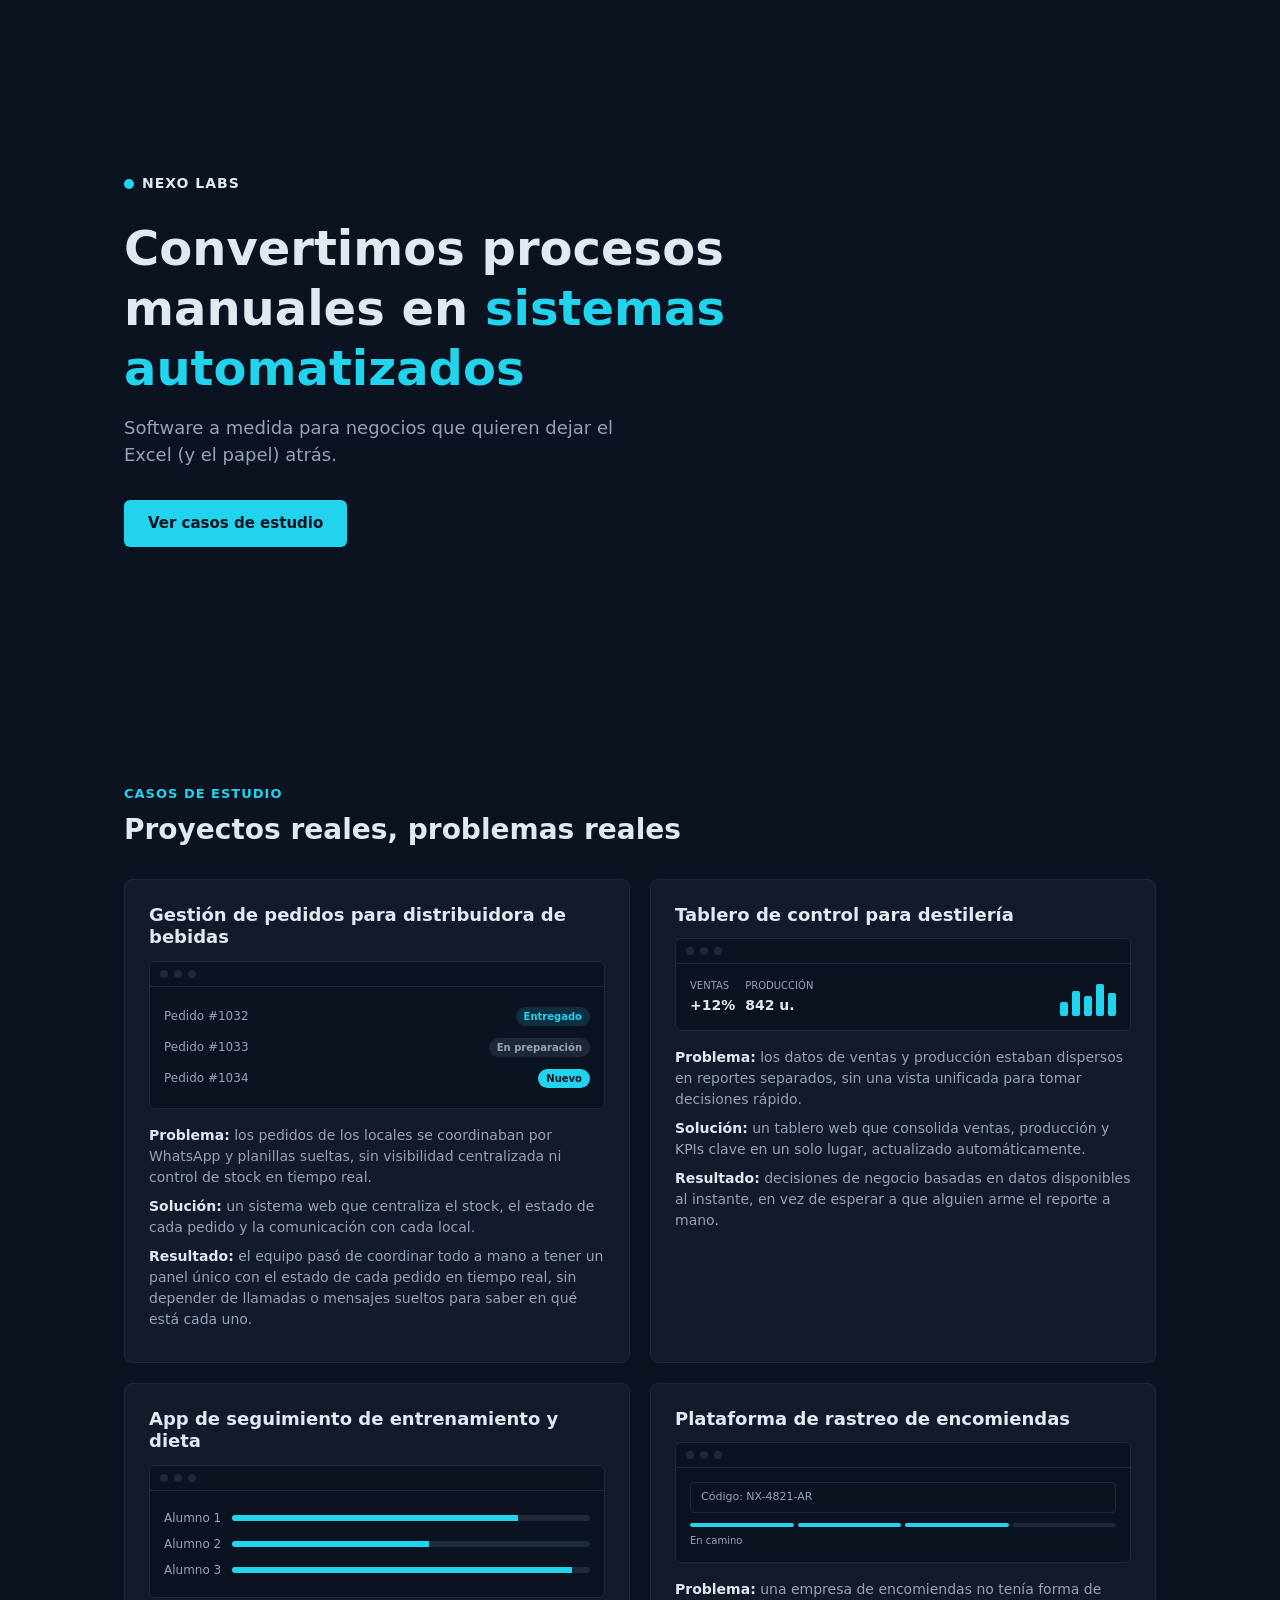
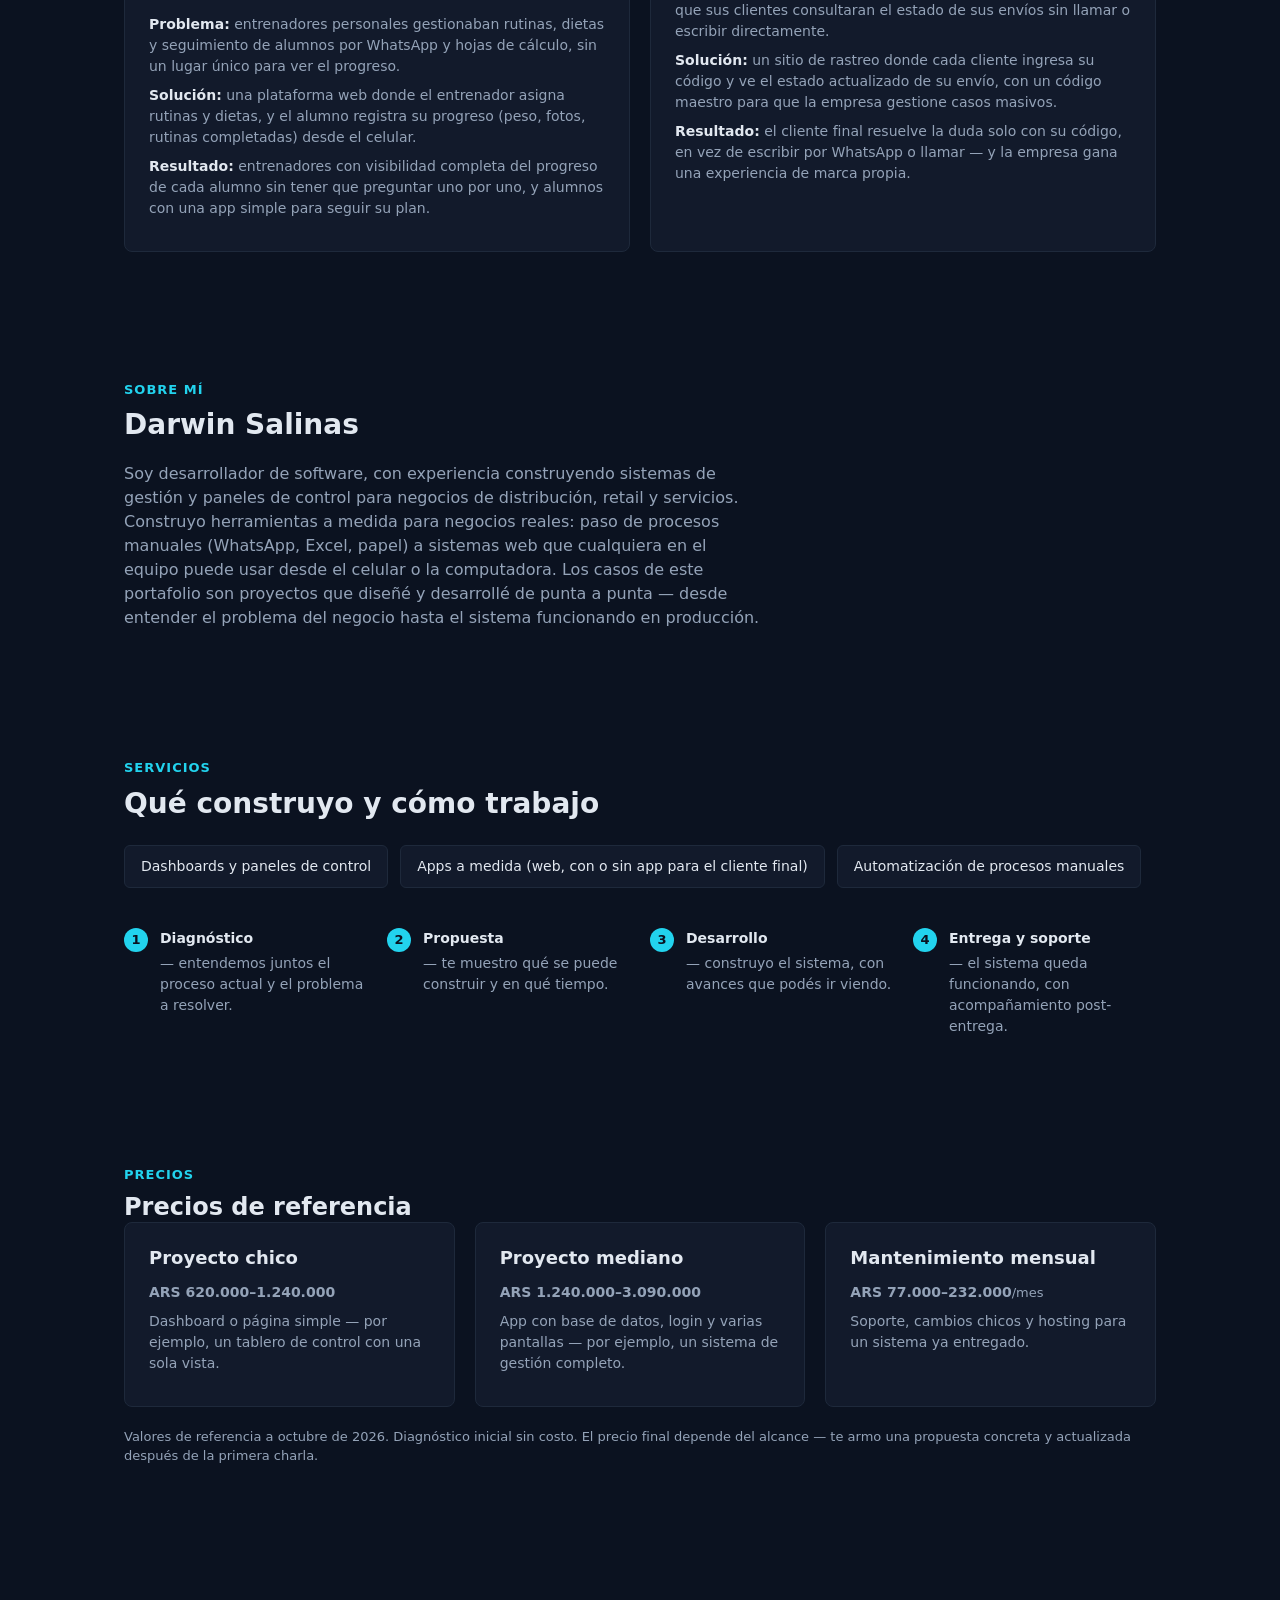
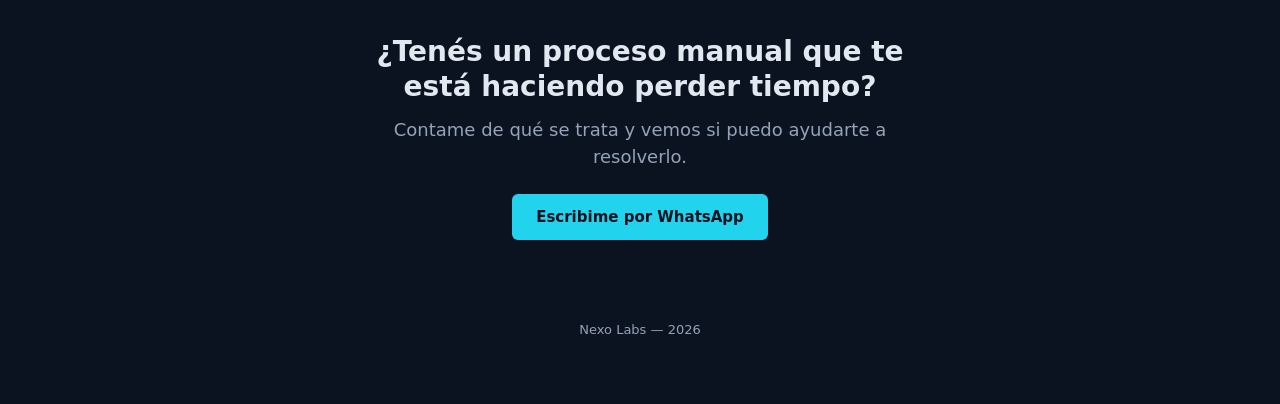
==== commit 29710058: "content: precios de referencia en ARS en vez de USD" ====
--- a/index.html
+++ b/index.html
@@ -134,21 +134,21 @@
     <div class="price-grid">
       <article class="case-card price-card">
         <h3>Proyecto chico</h3>
-        <p class="price-amount">USD 400–800</p>
+        <p class="price-amount">ARS 620.000–1.240.000</p>
         <p>Dashboard o página simple — por ejemplo, un tablero de control con una sola vista.</p>
       </article>
       <article class="case-card price-card">
         <h3>Proyecto mediano</h3>
-        <p class="price-amount">USD 800–2.000</p>
+        <p class="price-amount">ARS 1.240.000–3.090.000</p>
         <p>App con base de datos, login y varias pantallas — por ejemplo, un sistema de gestión completo.</p>
       </article>
       <article class="case-card price-card">
         <h3>Mantenimiento mensual</h3>
-        <p class="price-amount">USD 50–150<span>/mes</span></p>
+        <p class="price-amount">ARS 77.000–232.000<span>/mes</span></p>
         <p>Soporte, cambios chicos y hosting para un sistema ya entregado.</p>
       </article>
     </div>
-    <p class="price-note">Diagnóstico inicial sin costo. El precio final depende del alcance — te armo una propuesta concreta después de la primera charla. Se cotiza en pesos argentinos al tipo de cambio del día.</p>
+    <p class="price-note">Valores de referencia a octubre de 2026. Diagnóstico inicial sin costo. El precio final depende del alcance — te armo una propuesta concreta y actualizada después de la primera charla.</p>
   </section>
   <section id="contacto">
     <div class="contact-box">
--- a/css/styles.css
+++ b/css/styles.css
@@ -386,7 +386,7 @@
 
 .price-amount {
   color: var(--accent);
-  font-size: 22px;
+  font-size: 17px;
   font-weight: 700;
   margin: 8px 0;
 }
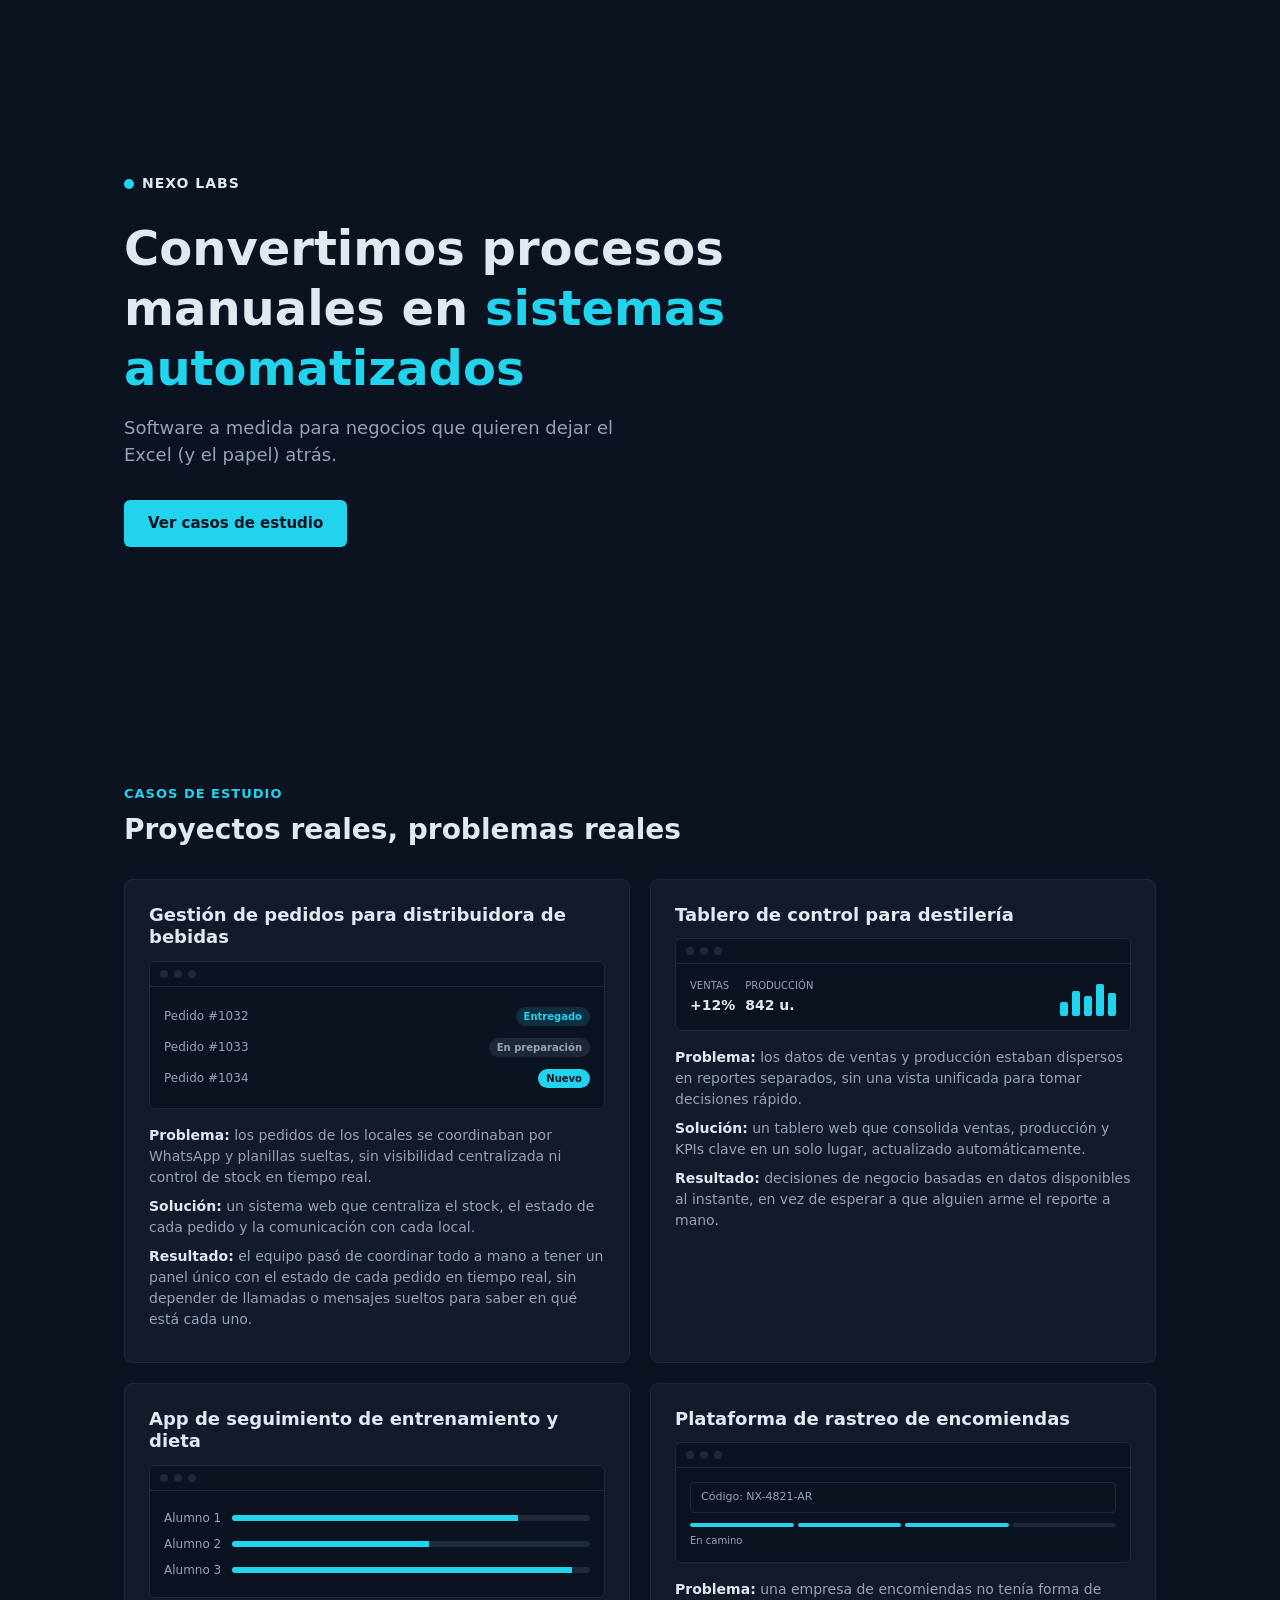
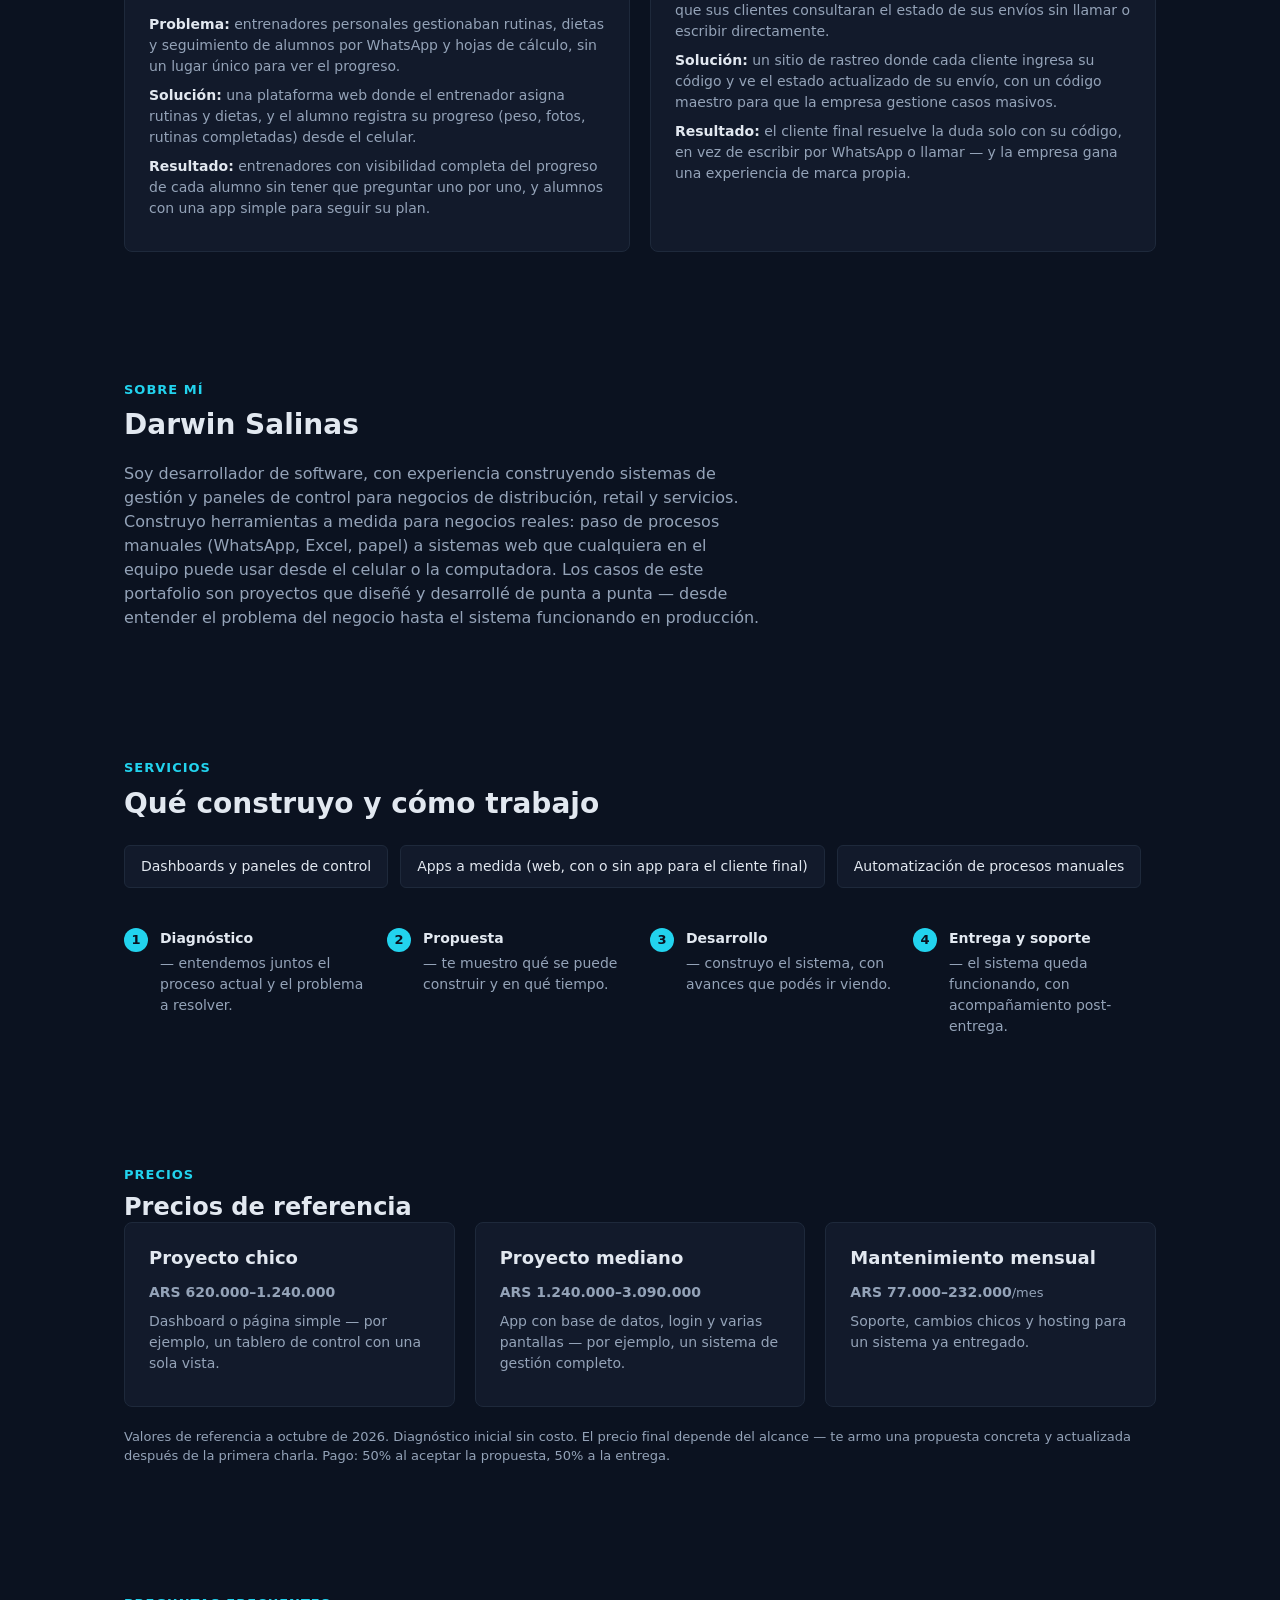
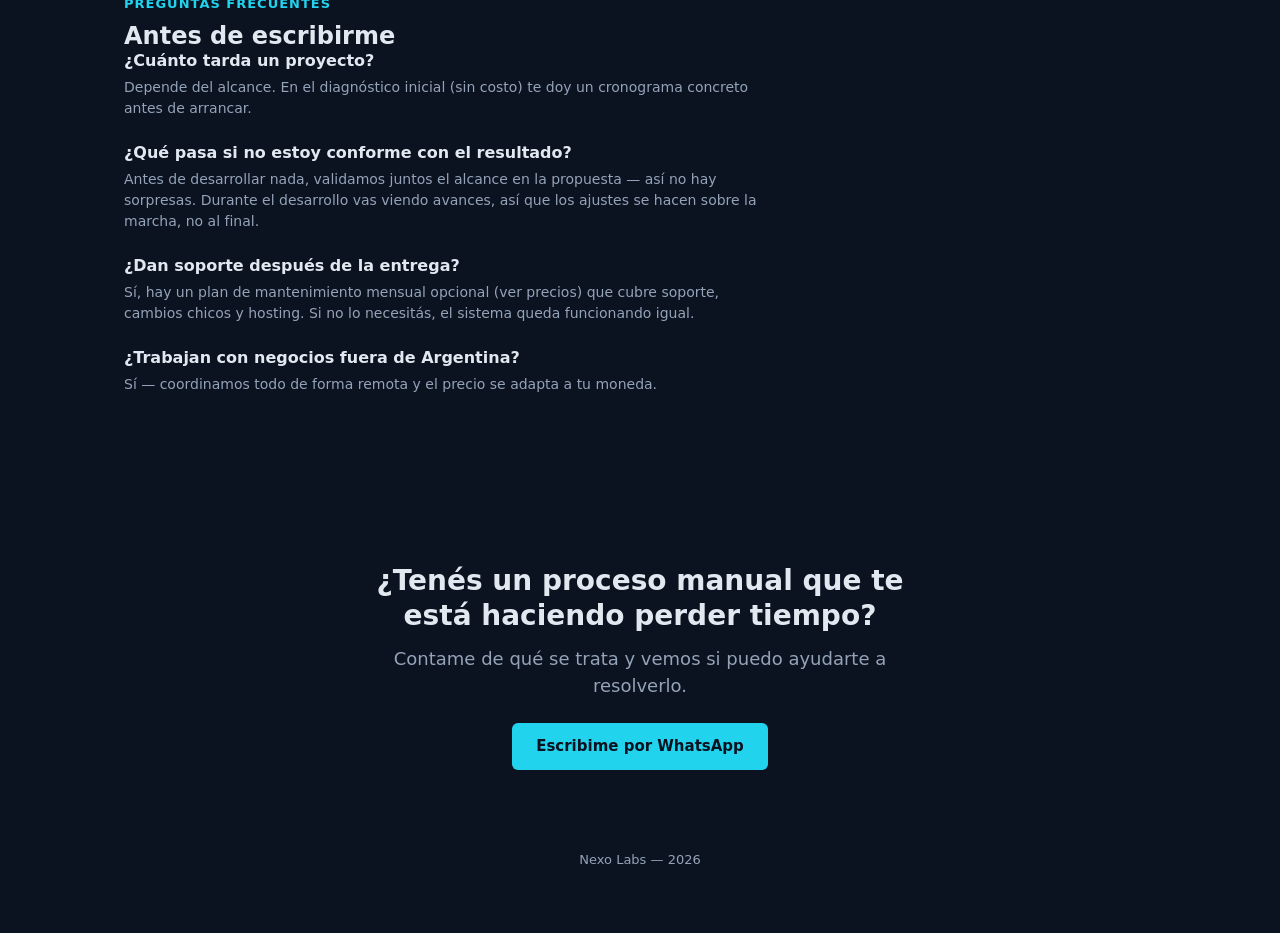
==== commit 83082474: "feat: condiciones de pago visibles + sección de preguntas frecuentes" ====
--- a/index.html
+++ b/index.html
@@ -5,7 +5,18 @@
   <meta name="viewport" content="width=device-width, initial-scale=1.0">
   <title>Nexo Labs — Software a medida para tu negocio</title>
   <meta name="description" content="Convertimos procesos manuales en sistemas automatizados. Software a medida: dashboards, apps y automatización para tu negocio.">
+  <link rel="icon" type="image/png" href="favicon.png">
   <link rel="stylesheet" href="css/styles.css">
+
+  <meta property="og:type" content="website">
+  <meta property="og:url" content="https://desarrolloiarg-netizen.github.io/nexo-labs-portfolio/">
+  <meta property="og:title" content="Nexo Labs — Software a medida para tu negocio">
+  <meta property="og:description" content="Convertimos procesos manuales en sistemas automatizados. Software a medida: dashboards, apps y automatización para tu negocio.">
+  <meta property="og:image" content="https://desarrolloiarg-netizen.github.io/nexo-labs-portfolio/og-image.png">
+  <meta name="twitter:card" content="summary_large_image">
+  <meta name="twitter:title" content="Nexo Labs — Software a medida para tu negocio">
+  <meta name="twitter:description" content="Convertimos procesos manuales en sistemas automatizados. Software a medida: dashboards, apps y automatización para tu negocio.">
+  <meta name="twitter:image" content="https://desarrolloiarg-netizen.github.io/nexo-labs-portfolio/og-image.png">
 </head>
 <body>
   <section id="hero">
@@ -148,7 +159,29 @@
         <p>Soporte, cambios chicos y hosting para un sistema ya entregado.</p>
       </article>
     </div>
-    <p class="price-note">Valores de referencia a octubre de 2026. Diagnóstico inicial sin costo. El precio final depende del alcance — te armo una propuesta concreta y actualizada después de la primera charla.</p>
+    <p class="price-note">Valores de referencia a octubre de 2026. Diagnóstico inicial sin costo. El precio final depende del alcance — te armo una propuesta concreta y actualizada después de la primera charla. Pago: 50% al aceptar la propuesta, 50% a la entrega.</p>
+  </section>
+  <section id="faq">
+    <div class="section-label">Preguntas frecuentes</div>
+    <h2>Antes de escribirme</h2>
+    <div class="faq-list">
+      <div class="faq-item">
+        <h3>¿Cuánto tarda un proyecto?</h3>
+        <p>Depende del alcance. En el diagnóstico inicial (sin costo) te doy un cronograma concreto antes de arrancar.</p>
+      </div>
+      <div class="faq-item">
+        <h3>¿Qué pasa si no estoy conforme con el resultado?</h3>
+        <p>Antes de desarrollar nada, validamos juntos el alcance en la propuesta — así no hay sorpresas. Durante el desarrollo vas viendo avances, así que los ajustes se hacen sobre la marcha, no al final.</p>
+      </div>
+      <div class="faq-item">
+        <h3>¿Dan soporte después de la entrega?</h3>
+        <p>Sí, hay un plan de mantenimiento mensual opcional (ver precios) que cubre soporte, cambios chicos y hosting. Si no lo necesitás, el sistema queda funcionando igual.</p>
+      </div>
+      <div class="faq-item">
+        <h3>¿Trabajan con negocios fuera de Argentina?</h3>
+        <p>Sí — coordinamos todo de forma remota y el precio se adapta a tu moneda.</p>
+      </div>
+    </div>
   </section>
   <section id="contacto">
     <div class="contact-box">
--- a/css/styles.css
+++ b/css/styles.css
@@ -409,6 +409,23 @@
   }
 }
 
+.faq-list {
+  display: flex;
+  flex-direction: column;
+  gap: 24px;
+}
+
+.faq-item h3 {
+  font-size: 16px;
+  margin-bottom: 6px;
+}
+
+.faq-item p {
+  color: var(--text-muted);
+  font-size: 14px;
+  max-width: 640px;
+}
+
 .contact-box {
   text-align: center;
   padding: 40px 0;
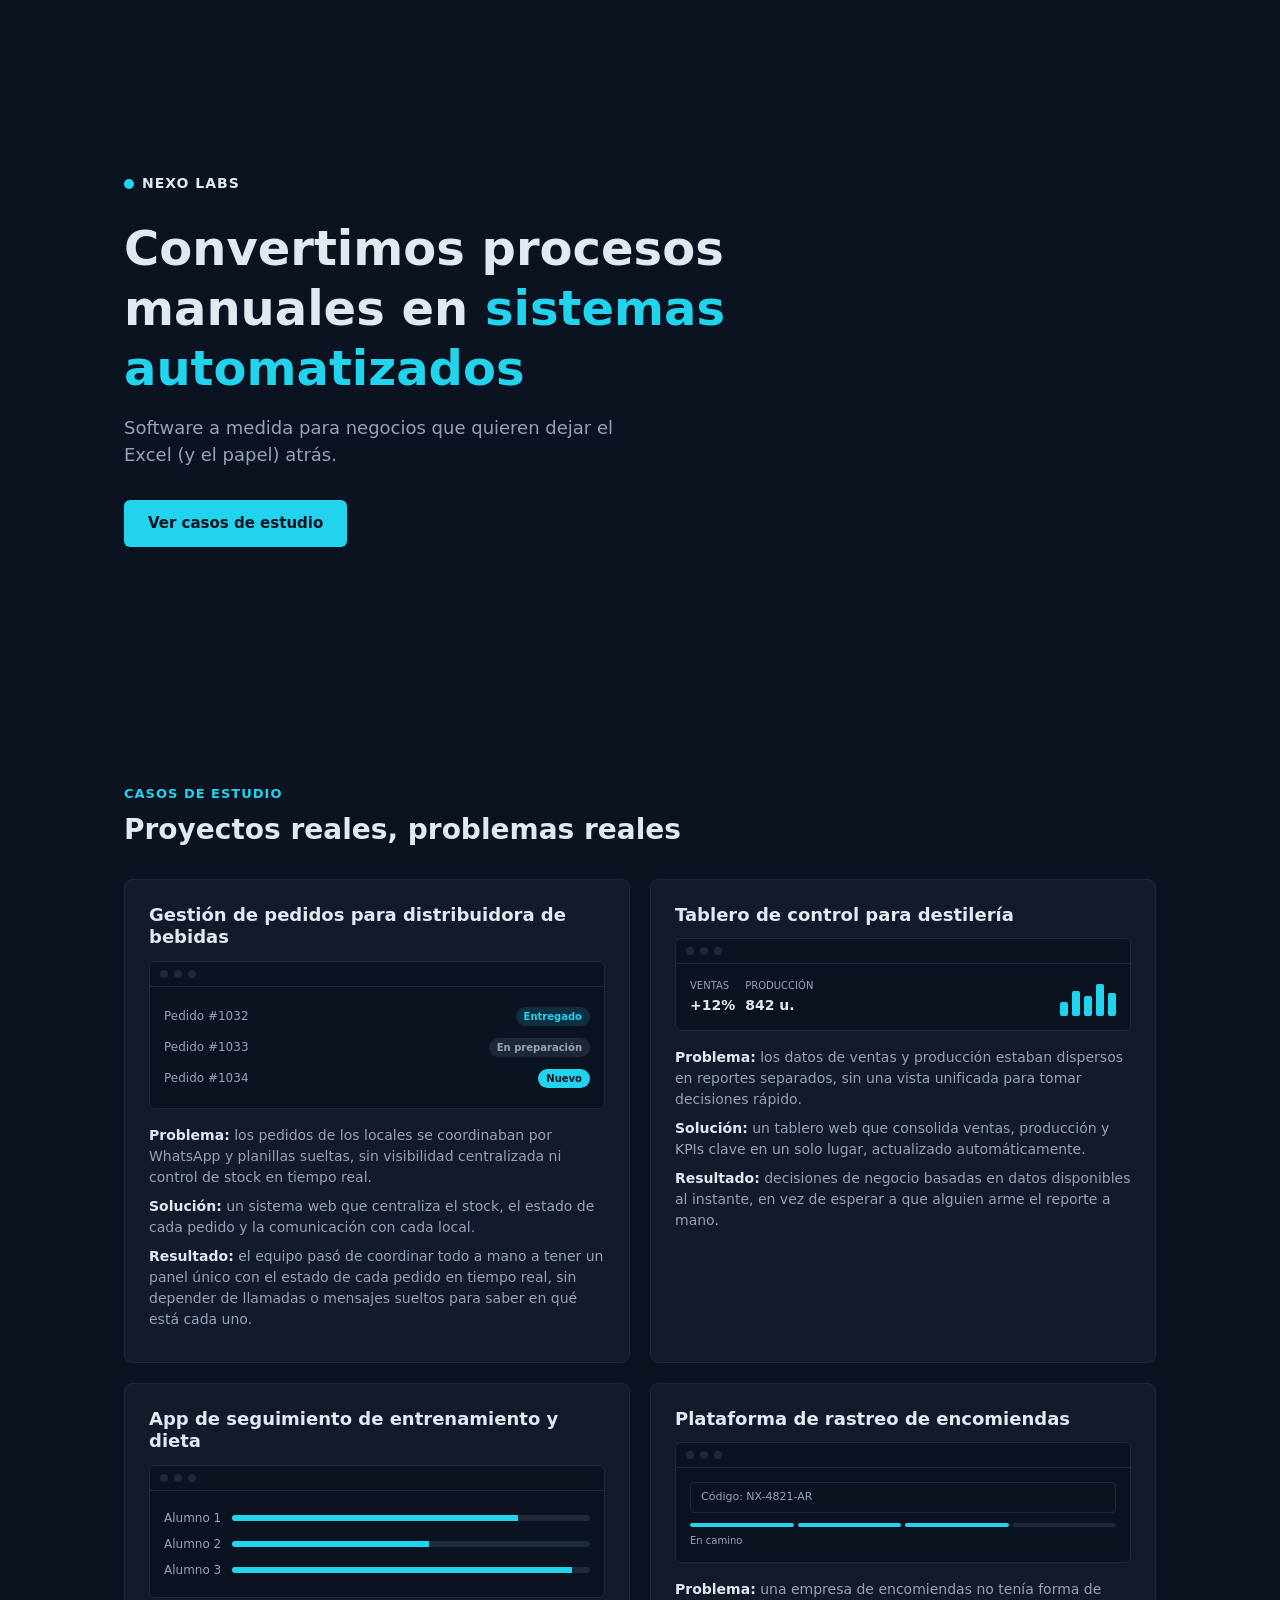
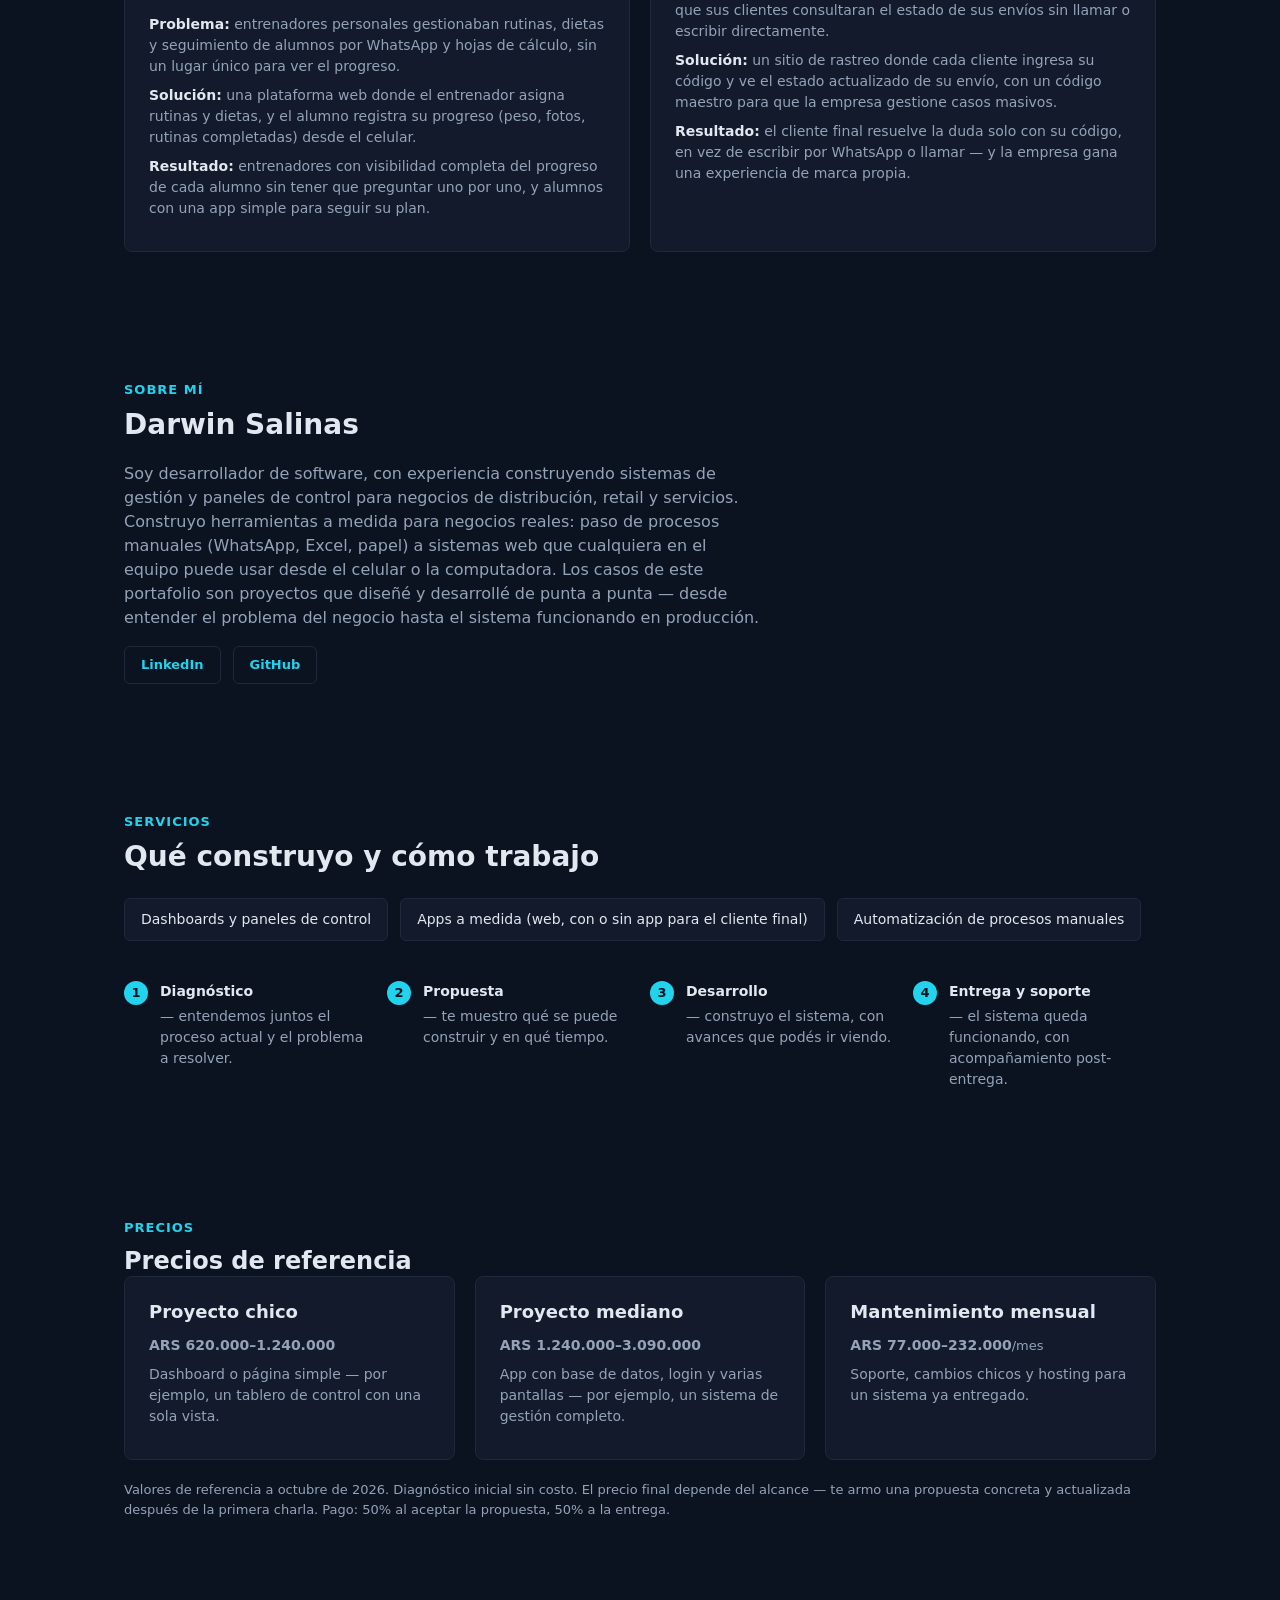
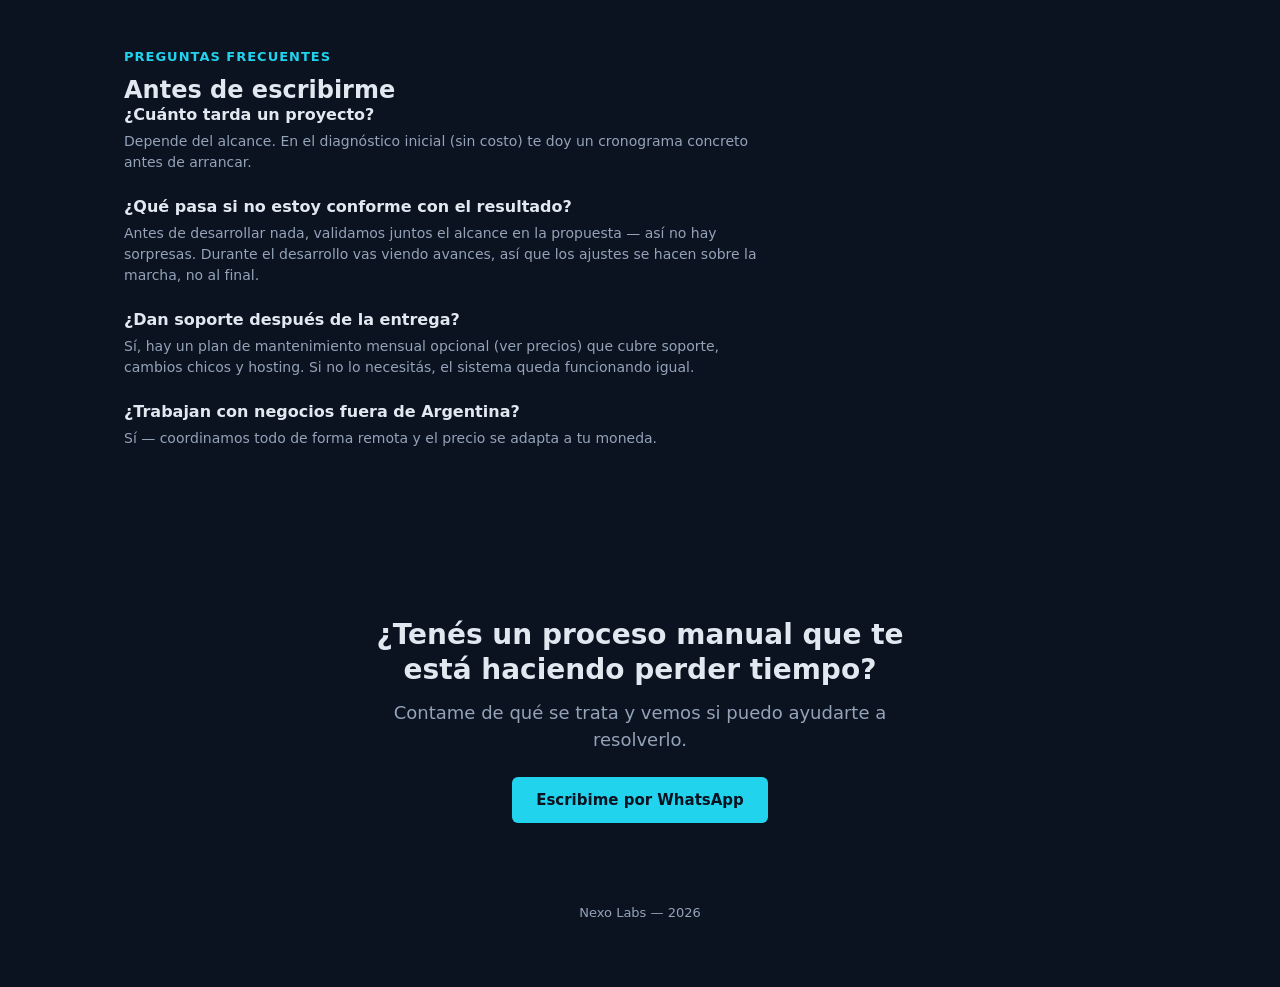
==== commit 15312027: "feat: links a LinkedIn y GitHub en sección Sobre mí" ====
--- a/index.html
+++ b/index.html
@@ -121,6 +121,10 @@
       desde entender el problema del negocio hasta el sistema funcionando en
       producción.
     </p>
+    <div class="social-links">
+      <a href="https://www.linkedin.com/in/darwin-salinas-data" target="_blank" rel="noopener">LinkedIn</a>
+      <a href="https://github.com/desarrolloiarg-netizen" target="_blank" rel="noopener">GitHub</a>
+    </div>
   </section>
   <section id="servicios">
     <div class="section-label">Servicios</div>
--- a/css/styles.css
+++ b/css/styles.css
@@ -426,6 +426,25 @@
   max-width: 640px;
 }
 
+.social-links {
+  display: flex;
+  gap: 12px;
+  margin-top: 16px;
+}
+
+.social-links a {
+  color: var(--accent);
+  font-size: 13px;
+  font-weight: 600;
+  border: 1px solid var(--border);
+  padding: 8px 16px;
+  border-radius: 6px;
+}
+
+.social-links a:hover {
+  border-color: var(--accent);
+}
+
 .contact-box {
   text-align: center;
   padding: 40px 0;
